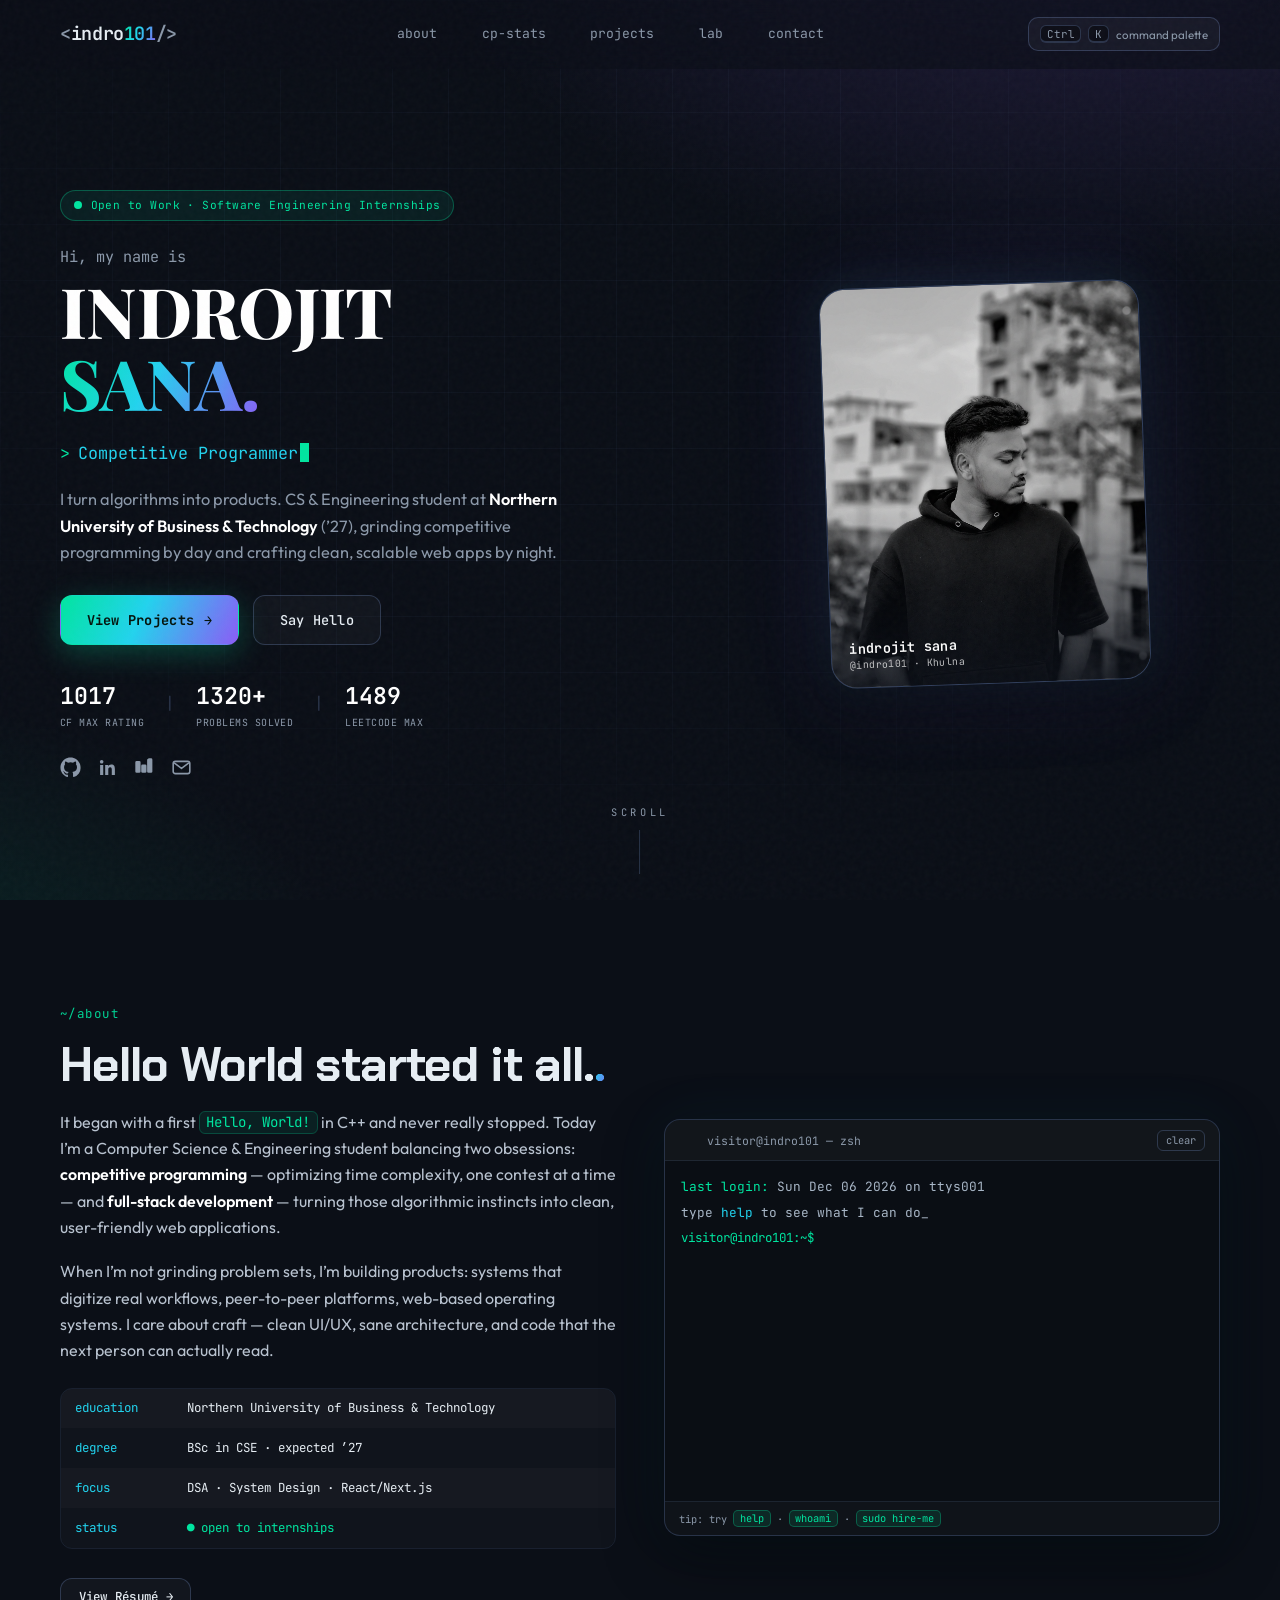
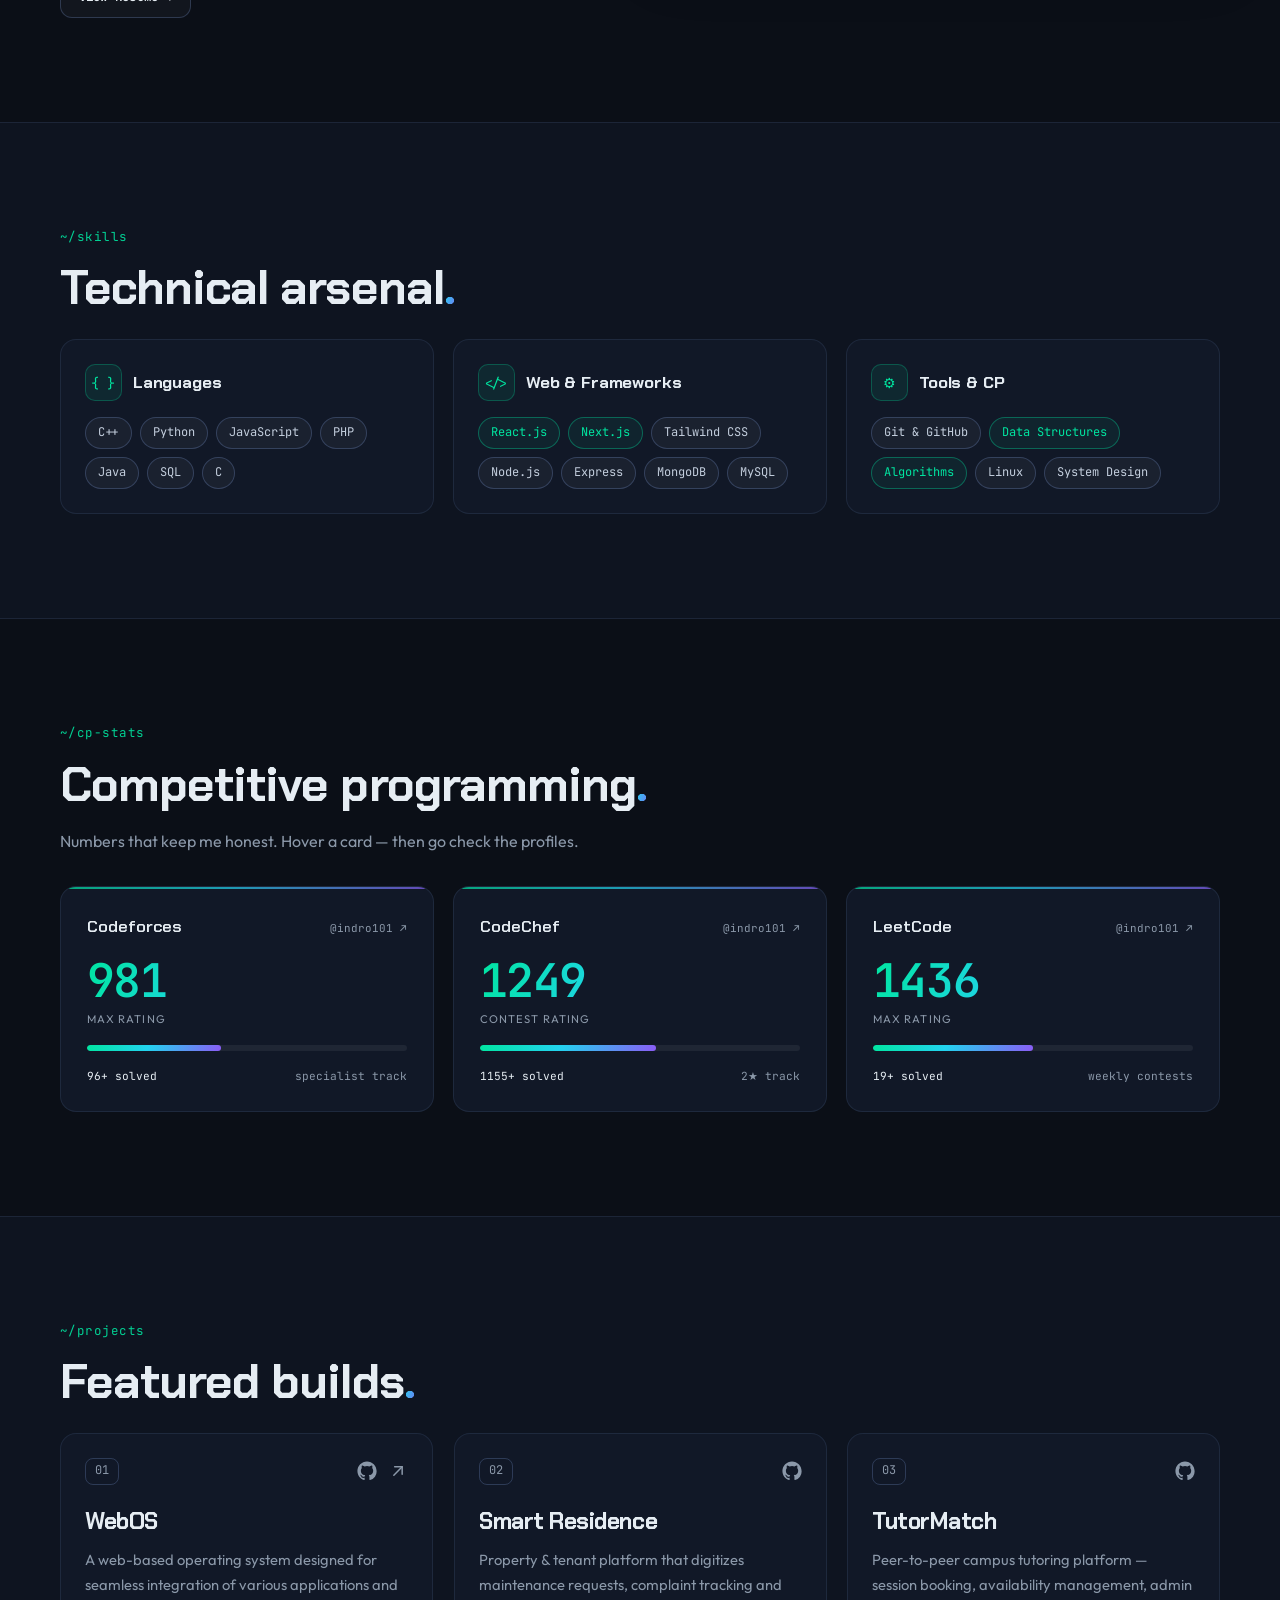
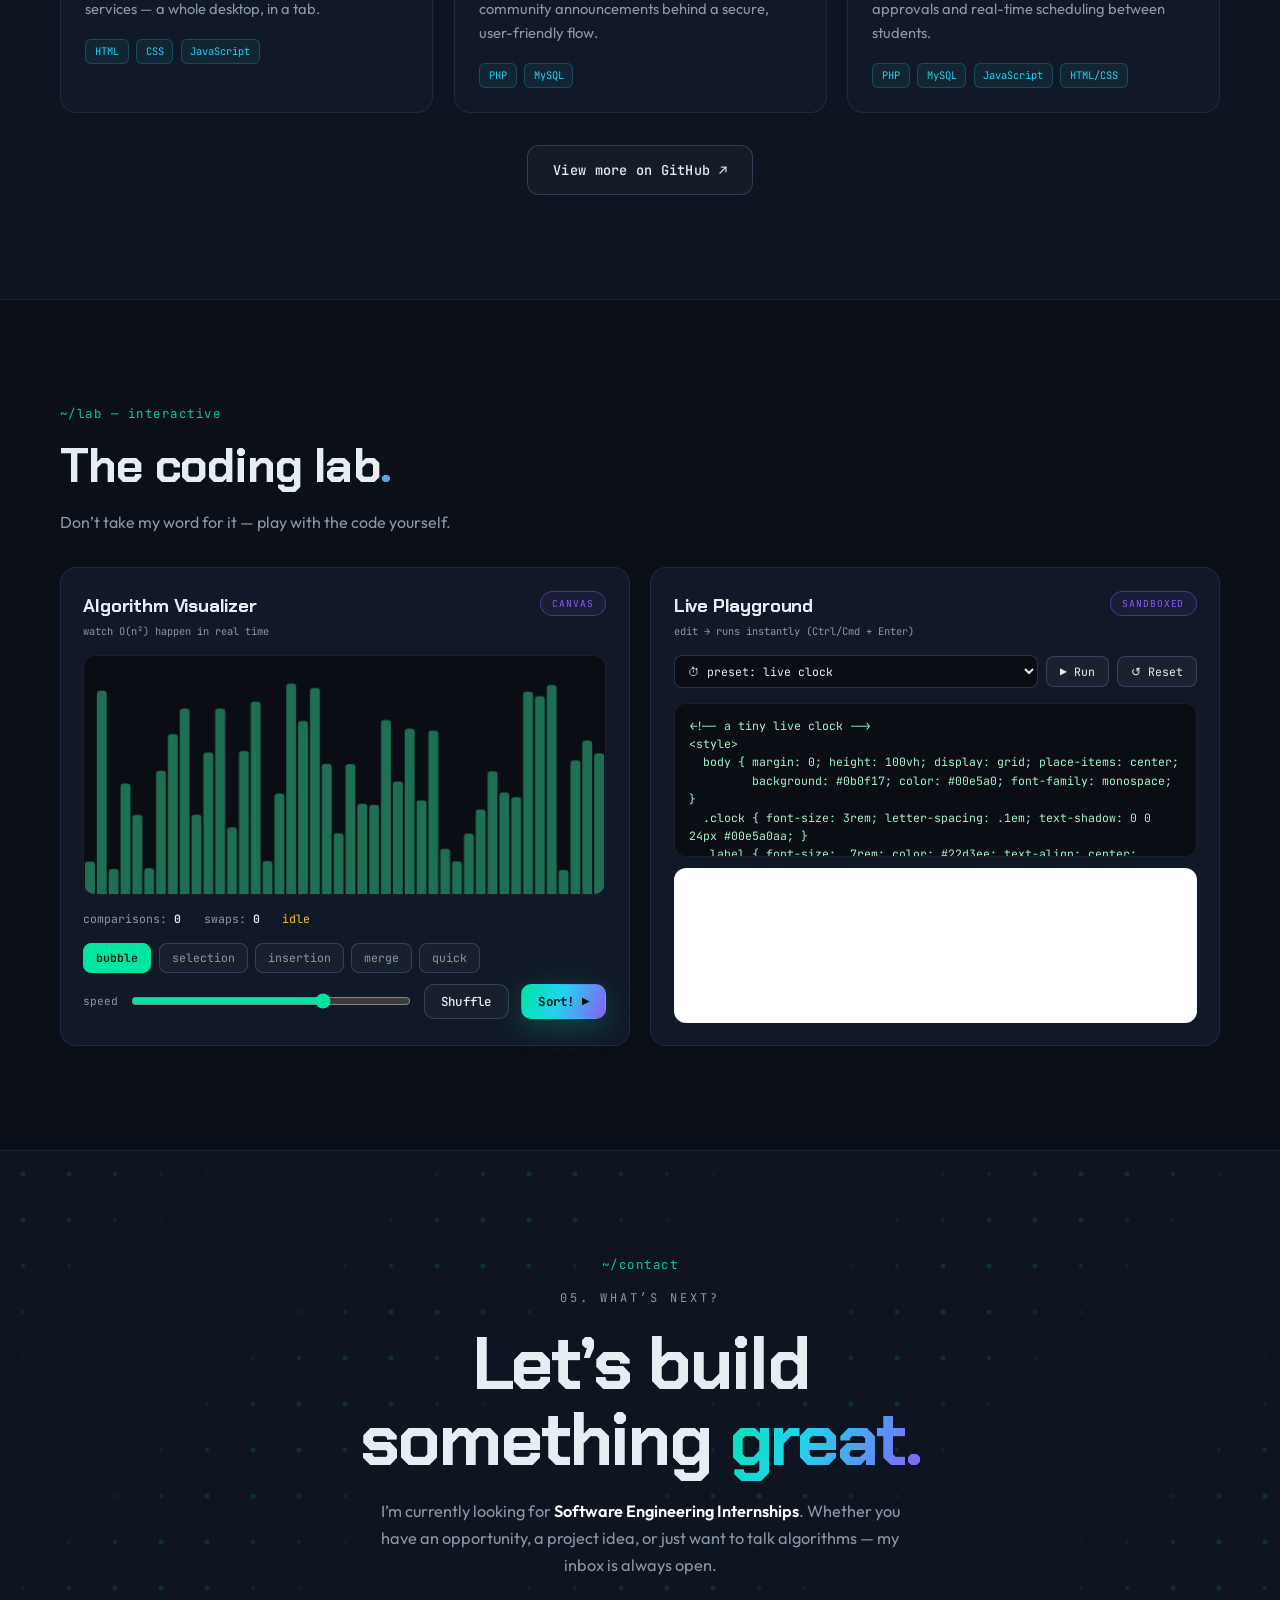
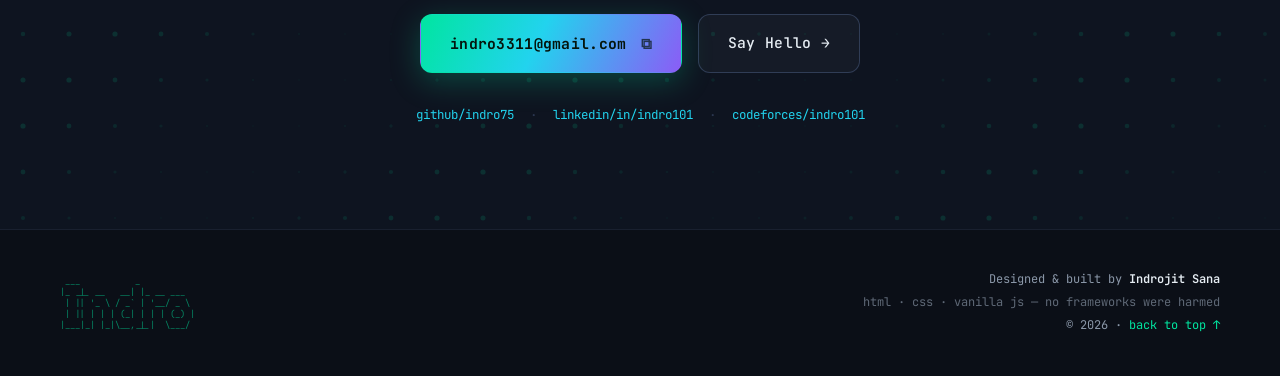
==== index.html @ 4fcf3fd3 "Initial commit: portfolio site Co-Authored-By: Claude Code <noreply@anthropic.com>" ====
<!DOCTYPE html>
<html lang="en">
<head>
<meta charset="UTF-8" />
<meta name="viewport" content="width=device-width, initial-scale=1.0" />
<title>Indrojit Sana — Competitive Programmer & Full-Stack Developer</title>
<meta name="description" content="Portfolio of Indrojit Sana (@indro101) — CSE student at NUBT '27, competitive programmer (Codeforces 1017, CodeChef 1295, LeetCode 1489) and full-stack developer building scalable web apps with React, Next.js, Node & PHP." />
<meta name="author" content="Indrojit Sana" />
<meta property="og:title" content="Indrojit Sana — Competitive Programmer & Full-Stack Developer" />
<meta property="og:description" content="I turn algorithms into products. Explore my projects, competitive programming journey and an interactive lab." />
<meta property="og:type" content="website" />
<link rel="icon" type="image/svg+xml" href="favicon.svg" />
<link rel="preconnect" href="https://fonts.googleapis.com" />
<link rel="preconnect" href="https://fonts.gstatic.com" crossorigin />
<link href="https://fonts.googleapis.com/css2?family=Playfair+Display:wght@600;700;800&family=Chakra+Petch:wght@400;500;600;700&family=Outfit:wght@400;500;600&family=JetBrains+Mono:ital,wght@0,400;0,500;0,600;1,400&display=swap" rel="stylesheet" />
<link rel="stylesheet" href="css/styles.css" />
</head>
<body>

<!-- ═══════════ NAV ═══════════ -->
<header class="nav" id="topnav">
  <div class="nav-inner container">
    <a class="logo" href="#home" aria-label="Home"><span class="logo-bracket">&lt;</span>indro<span class="logo-accent">101</span><span class="logo-bracket">/&gt;</span></a>
    <nav class="nav-links" id="navLinks">
      <a href="#about">about</a>
      <a href="#cp">cp-stats</a>
      <a href="#projects">projects</a>
      <a href="#lab">lab</a>
      <a href="#contact">contact</a>
    </nav>
    <div class="nav-right">
      <button class="palette-btn" id="openPalette" aria-label="Open command palette">
        <kbd>Ctrl</kbd><kbd>K</kbd><span>command palette</span>
      </button>
      <button class="hamburger" id="hamburger" aria-label="Toggle menu"><span></span><span></span><span></span></button>
    </div>
  </div>
  <div class="mobile-menu" id="mobileMenu">
    <a href="#about">about</a>
    <a href="#skills">skills</a>
    <a href="#cp">cp-stats</a>
    <a href="#projects">projects</a>
    <a href="#lab">lab</a>
    <a href="#contact">contact</a>
  </div>
</header>

<main>
<!-- ═══════════ HERO ═══════════ -->
<section class="hero" id="home">
  <canvas id="rainCanvas" aria-hidden="true"></canvas>
  <div class="hero-glow" aria-hidden="true"></div>
  <div class="container hero-inner">
    <div class="hero-copy">
      <div class="availability"><span class="pulse-dot"></span> Open to Work · Software Engineering Internships</div>
      <p class="hero-eyebrow mono">Hi, my name is</p>
      <h1 class="hero-name">INDROJIT<br /><span class="grad-text">SANA.</span></h1>
      <p class="hero-role"><span class="mono prompt-arrow">&gt;</span> <span id="typewriter" class="mono"></span><span class="caret"></span></p>
      <p class="hero-sub">I turn algorithms into products. CS &amp; Engineering student at <strong>Northern University of Business &amp; Technology</strong> (’27), grinding competitive programming by day and crafting clean, scalable web apps by night.</p>
      <div class="hero-ctas">
        <a href="#projects" class="btn btn-primary">View Projects <span aria-hidden="true">→</span></a>
        <a href="mailto:indro3311@gmail.com" class="btn btn-ghost">Say Hello</a>
      </div>
      <div class="hero-stats mono">
        <div class="hstat"><span class="hstat-num" data-target="1017">0</span><span class="hstat-label">CF Max Rating</span></div>
        <div class="hstat-sep">|</div>
        <div class="hstat"><span class="hstat-num" data-target="1320" data-suffix="+">0</span><span class="hstat-label">Problems Solved</span></div>
        <div class="hstat-sep">|</div>
        <div class="hstat"><span class="hstat-num" data-target="1489">0</span><span class="hstat-label">LeetCode Max</span></div>
      </div>
      <div class="hero-socials">
        <a href="https://github.com/indro75" target="_blank" rel="noopener" aria-label="GitHub"><svg viewBox="0 0 24 24" fill="currentColor"><path d="M12 .5C5.65.5.5 5.65.5 12c0 5.08 3.29 9.39 7.86 10.91.58.11.79-.25.79-.55 0-.27-.01-1.17-.02-2.12-3.2.7-3.88-1.36-3.88-1.36-.52-1.33-1.28-1.68-1.28-1.68-1.04-.71.08-.7.08-.7 1.15.08 1.76 1.18 1.76 1.18 1.03 1.75 2.69 1.25 3.35.96.1-.74.4-1.25.72-1.54-2.55-.29-5.24-1.28-5.24-5.68 0-1.26.45-2.28 1.18-3.09-.12-.29-.51-1.45.11-3.02 0 0 .97-.31 3.17 1.18a11 11 0 0 1 5.86 0c2.2-1.49 3.16-1.18 3.16-1.18.63 1.57.24 2.73.12 3.02.73.81 1.18 1.83 1.18 3.09 0 4.41-2.7 5.38-5.27 5.66.41.35.77 1.05.77 2.12 0 1.53-.01 2.76-.01 3.14 0 .3.2.67.8.55A10.52 10.52 0 0 0 23.5 12C23.5 5.65 18.35.5 12 .5z"/></svg></a>
        <a href="https://www.linkedin.com/in/indro101/" target="_blank" rel="noopener" aria-label="LinkedIn"><svg viewBox="0 0 24 24" fill="currentColor"><path d="M20.45 20.45h-3.55v-5.57c0-1.33-.03-3.04-1.85-3.04-1.86 0-2.14 1.45-2.14 2.94v5.67H9.35V9h3.41v1.56h.05c.47-.9 1.63-1.85 3.37-1.85 3.6 0 4.27 2.37 4.27 5.45v6.29zM5.34 7.43a2.06 2.06 0 0 1-2.07-2.06A2.06 2.06 0 0 1 5.34 3.3a2.06 2.06 0 0 1 2.06 2.07 2.06 2.06 0 0 1-2.06 2.06zM7.12 20.45H3.56V9h3.56v11.45z"/></svg></a>
        <a href="https://codeforces.com/profile/indro101" target="_blank" rel="noopener" aria-label="Codeforces"><svg viewBox="0 0 24 24" fill="currentColor"><path d="M4.5 7.5A1.5 1.5 0 0 0 3 9v10.5A1.5 1.5 0 0 0 4.5 21h3A1.5 1.5 0 0 0 9 19.5V9a1.5 1.5 0 0 0-1.5-1.5h-3zm6.75 4A1.5 1.5 0 0 0 9.75 13v6.5a1.5 1.5 0 0 0 1.5 1.5h3a1.5 1.5 0 0 0 1.5-1.5V13a1.5 1.5 0 0 0-1.5-1.5h-3zm6.75-6.5A1.5 1.5 0 0 0 16.5 6v13.5a1.5 1.5 0 0 0 1.5 1.5h3a1.5 1.5 0 0 0 1.5-1.5V6a1.5 1.5 0 0 0-1.5-1.5h-3z" transform="translate(-1.5 -3)"/></svg></a>
        <a href="mailto:indro3311@gmail.com" aria-label="Email"><svg viewBox="0 0 24 24" fill="none" stroke="currentColor" stroke-width="1.8" stroke-linecap="round" stroke-linejoin="round"><rect x="2.5" y="5" width="19" height="14" rx="2.5"/><path d="m4 7 8 6 8-6"/></svg></a>
      </div>
    </div>

    <!-- Portrait -->
    <div class="hero-visual">
      <figure class="portrait-card">
        <img src="assets/img-0.jpg" alt="Indrojit Sana — portrait" fetchpriority="high" />
        <figcaption class="portrait-tag mono"><span class="portrait-name">indrojit sana</span><span class="portrait-handle">@indro101 · Khulna</span></figcaption>
      </figure>
    </div>
  </div>
  <a class="scroll-hint mono" href="#about">scroll<span class="scroll-line"></span></a>
</section>

<!-- ═══════════ ABOUT + TERMINAL ═══════════ -->
<section class="section" id="about">
  <div class="container">
    <p class="section-tag mono">~/about</p>
    <div class="about-grid">
      <div class="about-text reveal">
        <h2 class="section-title">Hello World started it all.<span class="grad-dot">.</span></h2>
        <p>It began with a first <code class="inline-code">Hello, World!</code> in C++ and never really stopped. Today I’m a Computer Science &amp; Engineering student balancing two obsessions: <strong>competitive programming</strong> — optimizing time complexity, one contest at a time — and <strong>full-stack development</strong> — turning those algorithmic instincts into clean, user-friendly web applications.</p>
        <p>When I’m not grinding problem sets, I’m building products: systems that digitize real workflows, peer-to-peer platforms, web-based operating systems. I care about craft — clean UI/UX, sane architecture, and code that the next person can actually read.</p>
        <ul class="about-facts mono">
          <li><span class="fact-key">education</span> Northern University of Business &amp; Technology</li>
          <li><span class="fact-key">degree&nbsp;&nbsp;&nbsp;</span> BSc in CSE · expected ’27</li>
          <li><span class="fact-key">focus&nbsp;&nbsp;&nbsp;&nbsp;&nbsp;</span> DSA · System Design · React/Next.js</li>
          <li><span class="fact-key">status&nbsp;&nbsp;&nbsp;&nbsp;</span> <span class="fact-ok">● open to internships</span></li>
        </ul>
        <a class="btn btn-ghost btn-sm" href="cv.html">View Résumé →</a>
      </div>

      <!-- Interactive terminal -->
      <div class="terminal reveal" id="terminal" aria-label="Interactive terminal — type help">
        <div class="terminal-bar">
          <span class="dot dot-red"></span><span class="dot dot-yellow"></span><span class="dot dot-green"></span>
          <span class="terminal-title mono">visitor@indro101 — zsh</span>
          <button class="terminal-clear mono" id="termClear" title="Clear terminal">clear</button>
        </div>
        <div class="terminal-body" id="termBody">
          <div class="term-out mono" id="termOut"></div>
          <div class="term-input-row mono">
            <span class="term-prompt">visitor@indro101:~$</span>
            <input class="term-input mono" id="termInput" type="text" autocomplete="off" autocapitalize="off" spellcheck="false" aria-label="Terminal input" />
          </div>
        </div>
        <div class="terminal-hint mono">tip: try <button class="hint-cmd" data-cmd="help">help</button> · <button class="hint-cmd" data-cmd="whoami">whoami</button> · <button class="hint-cmd" data-cmd="sudo hire-me">sudo hire-me</button></div>
      </div>
    </div>
  </div>
</section>

<!-- ═══════════ SKILLS ═══════════ -->
<section class="section section-alt" id="skills">
  <div class="container">
    <p class="section-tag mono">~/skills</p>
    <h2 class="section-title reveal">Technical arsenal<span class="grad-dot">.</span></h2>
    <div class="skills-grid">
      <div class="skill-card reveal">
        <div class="skill-card-head"><span class="skill-icon">{ }</span><h3>Languages</h3></div>
        <div class="chips">
          <span class="chip">C++</span><span class="chip">Python</span><span class="chip">JavaScript</span><span class="chip">PHP</span><span class="chip">Java</span><span class="chip">SQL</span><span class="chip">C</span>
        </div>
      </div>
      <div class="skill-card reveal">
        <div class="skill-card-head"><span class="skill-icon">&lt;/&gt;</span><h3>Web &amp; Frameworks</h3></div>
        <div class="chips">
          <span class="chip chip-hot">React.js</span><span class="chip chip-hot">Next.js</span><span class="chip">Tailwind CSS</span><span class="chip">Node.js</span><span class="chip">Express</span><span class="chip">MongoDB</span><span class="chip">MySQL</span>
        </div>
      </div>
      <div class="skill-card reveal">
        <div class="skill-card-head"><span class="skill-icon">⚙</span><h3>Tools &amp; CP</h3></div>
        <div class="chips">
          <span class="chip">Git &amp; GitHub</span><span class="chip chip-hot">Data Structures</span><span class="chip chip-hot">Algorithms</span><span class="chip">Linux</span><span class="chip">System Design</span>
        </div>
      </div>
    </div>
  </div>
</section>

<!-- ═══════════ CP STATS ═══════════ -->
<section class="section" id="cp">
  <div class="container">
    <p class="section-tag mono">~/cp-stats</p>
    <h2 class="section-title reveal">Competitive programming<span class="grad-dot">.</span></h2>
    <p class="section-sub reveal">Numbers that keep me honest. Hover a card — then go check the profiles.</p>
    <div class="cp-grid">
      <a class="cp-card reveal" href="https://codeforces.com/profile/indro101" target="_blank" rel="noopener">
        <div class="cp-head"><span class="cp-platform">Codeforces</span><span class="cp-handle mono">@indro101 ↗</span></div>
        <div class="cp-rating mono" data-target="1017">0</div>
        <div class="cp-rating-label">max rating</div>
        <div class="cp-bar"><div class="cp-bar-fill cf" data-width="42"></div></div>
        <div class="cp-foot mono"><span><span data-target="100" data-suffix="+">0</span> solved</span><span>specialist track</span></div>
      </a>
      <a class="cp-card reveal" href="https://www.codechef.com/users/indro101" target="_blank" rel="noopener">
        <div class="cp-head"><span class="cp-platform">CodeChef</span><span class="cp-handle mono">@indro101 ↗</span></div>
        <div class="cp-rating mono" data-target="1295">0</div>
        <div class="cp-rating-label">contest rating</div>
        <div class="cp-bar"><div class="cp-bar-fill chef" data-width="55"></div></div>
        <div class="cp-foot mono"><span><span data-target="1200" data-suffix="+">0</span> solved</span><span>2★ track</span></div>
      </a>
      <a class="cp-card reveal" href="https://leetcode.com/u/indro101/" target="_blank" rel="noopener">
        <div class="cp-head"><span class="cp-platform">LeetCode</span><span class="cp-handle mono">@indro101 ↗</span></div>
        <div class="cp-rating mono" data-target="1489">0</div>
        <div class="cp-rating-label">max rating</div>
        <div class="cp-bar"><div class="cp-bar-fill lc" data-width="50"></div></div>
        <div class="cp-foot mono"><span><span data-target="20" data-suffix="+">0</span> solved</span><span>weekly contests</span></div>
      </a>
    </div>
  </div>
</section>

<!-- ═══════════ PROJECTS ═══════════ -->
<section class="section section-alt" id="projects">
  <div class="container">
    <p class="section-tag mono">~/projects</p>
    <h2 class="section-title reveal">Featured builds<span class="grad-dot">.</span></h2>
    <div class="projects-grid">

      <article class="project-card reveal" data-tilt>
        <div class="project-glow"></div>
        <div class="project-top">
          <span class="project-num mono">01</span>
          <div class="project-links">
            <a href="https://github.com/indro75/WebOS" target="_blank" rel="noopener" aria-label="WebOS source code"><svg viewBox="0 0 24 24" fill="currentColor"><path d="M12 .5C5.65.5.5 5.65.5 12c0 5.08 3.29 9.39 7.86 10.91.58.11.79-.25.79-.55 0-.27-.01-1.17-.02-2.12-3.2.7-3.88-1.36-3.88-1.36-.52-1.33-1.28-1.68-1.28-1.68-1.04-.71.08-.7.08-.7 1.15.08 1.76 1.18 1.76 1.18 1.03 1.75 2.69 1.25 3.35.96.1-.74.4-1.25.72-1.54-2.55-.29-5.24-1.28-5.24-5.68 0-1.26.45-2.28 1.18-3.09-.12-.29-.51-1.45.11-3.02 0 0 .97-.31 3.17 1.18a11 11 0 0 1 5.86 0c2.2-1.49 3.16-1.18 3.16-1.18.63 1.57.24 2.73.12 3.02.73.81 1.18 1.83 1.18 3.09 0 4.41-2.7 5.38-5.27 5.66.41.35.77 1.05.77 2.12 0 1.53-.01 2.76-.01 3.14 0 .3.2.67.8.55A10.52 10.52 0 0 0 23.5 12C23.5 5.65 18.35.5 12 .5z"/></svg></a>
            <a href="https://indro75.github.io/WebOS/" target="_blank" rel="noopener" aria-label="WebOS live demo"><svg viewBox="0 0 24 24" fill="none" stroke="currentColor" stroke-width="1.8" stroke-linecap="round" stroke-linejoin="round"><path d="M7 17 17 7"/><path d="M8 7h9v9"/></svg></a>
          </div>
        </div>
        <h3 class="project-name">WebOS</h3>
        <p class="project-desc">A web-based operating system designed for seamless integration of various applications and services — a whole desktop, in a tab.</p>
        <div class="project-tags mono"><span>HTML</span><span>CSS</span><span>JavaScript</span></div>
      </article>

      <article class="project-card reveal" data-tilt>
        <div class="project-glow"></div>
        <div class="project-top">
          <span class="project-num mono">02</span>
          <div class="project-links">
            <a href="https://github.com/indro75/SmartResidence" target="_blank" rel="noopener" aria-label="Smart Residence source code"><svg viewBox="0 0 24 24" fill="currentColor"><path d="M12 .5C5.65.5.5 5.65.5 12c0 5.08 3.29 9.39 7.86 10.91.58.11.79-.25.79-.55 0-.27-.01-1.17-.02-2.12-3.2.7-3.88-1.36-3.88-1.36-.52-1.33-1.28-1.68-1.28-1.68-1.04-.71.08-.7.08-.7 1.15.08 1.76 1.18 1.76 1.18 1.03 1.75 2.69 1.25 3.35.96.1-.74.4-1.25.72-1.54-2.55-.29-5.24-1.28-5.24-5.68 0-1.26.45-2.28 1.18-3.09-.12-.29-.51-1.45.11-3.02 0 0 .97-.31 3.17 1.18a11 11 0 0 1 5.86 0c2.2-1.49 3.16-1.18 3.16-1.18.63 1.57.24 2.73.12 3.02.73.81 1.18 1.83 1.18 3.09 0 4.41-2.7 5.38-5.27 5.66.41.35.77 1.05.77 2.12 0 1.53-.01 2.76-.01 3.14 0 .3.2.67.8.55A10.52 10.52 0 0 0 23.5 12C23.5 5.65 18.35.5 12 .5z"/></svg></a>
          </div>
        </div>
        <h3 class="project-name">Smart Residence</h3>
        <p class="project-desc">Property &amp; tenant platform that digitizes maintenance requests, complaint tracking and community announcements behind a secure, user-friendly flow.</p>
        <div class="project-tags mono"><span>PHP</span><span>MySQL</span></div>
      </article>

      <article class="project-card reveal" data-tilt>
        <div class="project-glow"></div>
        <div class="project-top">
          <span class="project-num mono">03</span>
          <div class="project-links">
            <a href="https://github.com/indro75/Campus_Tutoring" target="_blank" rel="noopener" aria-label="TutorMatch source code"><svg viewBox="0 0 24 24" fill="currentColor"><path d="M12 .5C5.65.5.5 5.65.5 12c0 5.08 3.29 9.39 7.86 10.91.58.11.79-.25.79-.55 0-.27-.01-1.17-.02-2.12-3.2.7-3.88-1.36-3.88-1.36-.52-1.33-1.28-1.68-1.28-1.68-1.04-.71.08-.7.08-.7 1.15.08 1.76 1.18 1.76 1.18 1.03 1.75 2.69 1.25 3.35.96.1-.74.4-1.25.72-1.54-2.55-.29-5.24-1.28-5.24-5.68 0-1.26.45-2.28 1.18-3.09-.12-.29-.51-1.45.11-3.02 0 0 .97-.31 3.17 1.18a11 11 0 0 1 5.86 0c2.2-1.49 3.16-1.18 3.16-1.18.63 1.57.24 2.73.12 3.02.73.81 1.18 1.83 1.18 3.09 0 4.41-2.7 5.38-5.27 5.66.41.35.77 1.05.77 2.12 0 1.53-.01 2.76-.01 3.14 0 .3.2.67.8.55A10.52 10.52 0 0 0 23.5 12C23.5 5.65 18.35.5 12 .5z"/></svg></a>
          </div>
        </div>
        <h3 class="project-name">TutorMatch</h3>
        <p class="project-desc">Peer-to-peer campus tutoring platform — session booking, availability management, admin approvals and real-time scheduling between students.</p>
        <div class="project-tags mono"><span>PHP</span><span>MySQL</span><span>JavaScript</span><span>HTML/CSS</span></div>
      </article>
    </div>
    <div class="projects-more reveal"><a class="btn btn-ghost" href="https://github.com/indro75" target="_blank" rel="noopener">View more on GitHub ↗</a></div>
  </div>
</section>

<!-- ═══════════ THE LAB ═══════════ -->
<section class="section" id="lab">
  <div class="container">
    <p class="section-tag mono">~/lab — interactive</p>
    <h2 class="section-title reveal">The coding lab<span class="grad-dot">.</span></h2>
    <p class="section-sub reveal">Don’t take my word for it — play with the code yourself.</p>

    <div class="lab-grid">
      <!-- Sorting visualizer -->
      <div class="lab-panel reveal">
        <div class="lab-panel-head">
          <div><h3>Algorithm Visualizer</h3><p class="mono lab-panel-sub">watch O(n²) happen in real time</p></div>
          <span class="lab-badge mono">canvas</span>
        </div>
        <canvas id="sortCanvas" class="sort-canvas" height="240"></canvas>
        <div class="sort-stats mono"><span>comparisons: <b id="cmpCount">0</b></span><span>swaps: <b id="swapCount">0</b></span><span id="sortStatus" class="sort-status">idle</span></div>
        <div class="sort-controls">
          <div class="algo-btns mono" id="algoBtns">
            <button class="algo-btn active" data-algo="bubble">bubble</button>
            <button class="algo-btn" data-algo="selection">selection</button>
            <button class="algo-btn" data-algo="insertion">insertion</button>
            <button class="algo-btn" data-algo="merge">merge</button>
            <button class="algo-btn" data-algo="quick">quick</button>
          </div>
          <div class="sort-row">
            <label class="speed-label mono" for="speedRange">speed</label>
            <input type="range" id="speedRange" min="1" max="100" value="70" />
            <button class="btn btn-small btn-ghost" id="shuffleBtn">Shuffle</button>
            <button class="btn btn-small btn-primary" id="sortBtn">Sort! ▶</button>
          </div>
        </div>
      </div>

      <!-- Live playground -->
      <div class="lab-panel reveal">
        <div class="lab-panel-head">
          <div><h3>Live Playground</h3><p class="mono lab-panel-sub">edit → runs instantly (Ctrl/Cmd + Enter)</p></div>
          <span class="lab-badge mono">sandboxed</span>
        </div>
        <div class="playground-toolbar mono">
          <select id="presetSelect" aria-label="Load a preset">
            <option value="clock">⏱ preset: live clock</option>
            <option value="button">✦ preset: neon button</option>
            <option value="card">▤ preset: gradient card</option>
          </select>
          <button class="pg-btn" id="runBtn">▶ Run</button>
          <button class="pg-btn" id="resetBtn">↺ Reset</button>
        </div>
        <div class="playground-split">
          <textarea id="playgroundCode" class="mono" spellcheck="false" aria-label="Editable HTML/CSS/JS"></textarea>
          <iframe id="playgroundFrame" title="Live preview" sandbox="allow-scripts"></iframe>
        </div>
      </div>
    </div>
  </div>
</section>

<!-- ═══════════ CONTACT ═══════════ -->
<section class="section contact-section" id="contact">
  <canvas id="gridCanvas" aria-hidden="true"></canvas>
  <div class="container contact-inner reveal">
    <p class="section-tag mono">~/contact</p>
    <p class="contact-kicker mono">05. What’s Next?</p>
    <h2 class="contact-title">Let’s build<br />something<span class="grad-text"> great.</span></h2>
    <p class="contact-sub">I’m currently looking for <strong>Software Engineering Internships</strong>. Whether you have an opportunity, a project idea, or just want to talk algorithms — my inbox is always open.</p>
    <div class="contact-actions">
      <button class="btn btn-primary btn-lg" id="copyEmailBtn">
        <span id="copyEmailLabel">indro3311@gmail.com</span>
        <span class="copy-icon" aria-hidden="true">⧉</span>
      </button>
      <a class="btn btn-ghost btn-lg" href="mailto:indro3311@gmail.com">Say Hello →</a>
    </div>
    <div class="contact-links mono">
      <a href="https://github.com/indro75" target="_blank" rel="noopener">github/indro75</a>
      <span class="sep">·</span>
      <a href="https://www.linkedin.com/in/indro101/" target="_blank" rel="noopener">linkedin/in/indro101</a>
      <span class="sep">·</span>
      <a href="https://codeforces.com/profile/indro101" target="_blank" rel="noopener">codeforces/indro101</a>
    </div>
  </div>
</section>
</main>

<!-- ═══════════ FOOTER ═══════════ -->
<footer class="footer">
  <div class="container footer-inner">
    <pre class="footer-ascii mono"> ___           _
|_ _|_ __   __| |_ __ ___
 | || '_ \ / _` | '__/ _ \
 | || | | | (_| | | | (_) |
|___|_| |_|\__,_|_|  \___/</pre>
    <div class="footer-meta">
      <p class="mono">Designed &amp; built by <strong>Indrojit Sana</strong></p>
      <p class="footer-built mono">html · css · vanilla js — no frameworks were harmed</p>
      <p class="footer-copy mono">© <span id="footerYear"></span> · <a href="#home">back to top ↑</a></p>
    </div>
  </div>
</footer>

<!-- ═══════════ COMMAND PALETTE ═══════════ -->
<div class="palette-overlay" id="paletteOverlay" role="dialog" aria-modal="true" aria-label="Command palette" hidden>
  <div class="palette">
    <div class="palette-input-row">
      <span class="palette-icon mono">❯</span>
      <input id="paletteInput" class="mono" type="text" placeholder="Type a command or search…" autocomplete="off" autocapitalize="off" spellcheck="false" />
      <kbd class="palette-esc mono">ESC</kbd>
    </div>
    <ul class="palette-list" id="paletteList" role="listbox"></ul>
    <div class="palette-foot mono"><span>↑↓ navigate</span><span>↵ run</span><span>esc close</span></div>
  </div>
</div>

<div class="toast mono" id="toast" role="status" aria-live="polite"></div>

<script src="js/main.js" defer></script>
<script src="js/terminal.js" defer></script>
<script src="js/visualizer.js" defer></script>
<script src="js/playground.js" defer></script>
<script src="js/palette.js" defer></script>
</body>
</html>
---- css/styles.css ----
/* ═══════════════════════════════════════════════════════════
   INDROJIT SANA — Portfolio · modern dark developer aesthetic
   ═══════════════════════════════════════════════════════════ */
:root {
  --bg: #0b0f17;
  --bg-2: #0e1420;
  --panel: #111827;
  --panel-2: #151d2e;
  --border: rgba(148, 184, 255, 0.10);
  --border-strong: rgba(148, 184, 255, 0.22);
  --text: #e6edf3;
  --muted: #8b98a9;
  --mint: #00e5a0;
  --cyan: #22d3ee;
  --violet: #8b5cf6;
  --amber: #fbbf24;
  --red: #f87171;
  --grad: linear-gradient(115deg, #00e5a0 0%, #22d3ee 45%, #8b5cf6 100%);
  --grad-soft: linear-gradient(115deg, rgba(0,229,160,.16), rgba(34,211,238,.12) 45%, rgba(139,92,246,.16));
  --shadow: 0 20px 60px rgba(0, 0, 0, 0.45);
  --mono: 'JetBrains Mono', monospace;
  --display: 'Chakra Petch', sans-serif;
  --name: 'Playfair Display', Georgia, serif;
  --body: 'Outfit', sans-serif;
  --radius: 16px;
}

* { margin: 0; padding: 0; box-sizing: border-box; }
html { scroll-behavior: smooth; scroll-padding-top: 90px; }
body {
  background: var(--bg);
  color: var(--text);
  font-family: var(--body);
  line-height: 1.65;
  overflow-x: hidden;
  -webkit-font-smoothing: antialiased;
}
/* film grain */
body::after {
  content: "";
  position: fixed; inset: 0; z-index: 2000; pointer-events: none; opacity: .05;
  background-image: url("data:image/svg+xml,%3Csvg viewBox='0 0 200 200' xmlns='http://www.w3.org/2000/svg'%3E%3Cfilter id='n'%3E%3CfeTurbulence type='fractalNoise' baseFrequency='0.85' numOctaves='4' stitchTiles='stitch'/%3E%3C/filter%3E%3Crect width='100%25' height='100%25' filter='url(%23n)' opacity='0.6'/%3E%3C/svg%3E");
}
.mono { font-family: var(--mono); }
.container { width: min(1160px, 100% - 3rem); margin-inline: auto; }
strong { color: #fff; font-weight: 600; }
code.inline-code { font-family: var(--mono); font-size: .88em; background: rgba(0,229,160,.08); border: 1px solid rgba(0,229,160,.22); color: var(--mint); padding: .1em .45em; border-radius: 6px; }
a { color: inherit; text-decoration: none; }
button { cursor: pointer; font-family: inherit; }
::selection { background: rgba(0,229,160,.28); color: #04140c; }

/* ═══════════ BUTTONS ═══════════ */
.btn {
  display: inline-flex; align-items: center; gap: .6rem;
  font-family: var(--mono); font-size: .85rem; font-weight: 500; letter-spacing: .02em;
  padding: .8rem 1.6rem; border-radius: 12px; border: 1px solid transparent;
  transition: transform .25s, box-shadow .25s, background .25s, border-color .25s;
  white-space: nowrap;
}
.btn:hover { transform: translateY(-2px); }
.btn:active { transform: translateY(0) scale(.98); }
.btn-primary { background: var(--grad); color: #04140c; font-weight: 700; box-shadow: 0 8px 30px rgba(0,229,160,.25); }
.btn-primary:hover { box-shadow: 0 12px 40px rgba(0,229,160,.4); }
.btn-ghost { background: rgba(255,255,255,.03); border-color: var(--border-strong); color: var(--text); }
.btn-ghost:hover { border-color: var(--mint); color: var(--mint); }
.btn-small { padding: .5rem 1rem; font-size: .78rem; border-radius: 10px; }
.btn-lg { padding: 1rem 1.8rem; font-size: .92rem; }
.btn-sm { padding: .55rem 1.1rem; font-size: .78rem; }

/* ═══════════ NAV ═══════════ */
.nav {
  position: fixed; top: 0; left: 0; right: 0; z-index: 100;
  backdrop-filter: blur(14px); -webkit-backdrop-filter: blur(14px);
  background: rgba(11,15,23,.65);
  border-bottom: 1px solid transparent;
  transition: border-color .3s, background .3s;
}
.nav.scrolled { border-bottom-color: var(--border); background: rgba(11,15,23,.85); }
.nav-inner { display: flex; align-items: center; justify-content: space-between; height: 68px; gap: 1rem; }
.logo { font-family: var(--mono); font-weight: 600; font-size: 1.15rem; letter-spacing: -.02em; }
.logo-bracket { color: var(--muted); }
.logo-accent { background: var(--grad); -webkit-background-clip: text; background-clip: text; -webkit-text-fill-color: transparent; }
.nav-links { display: flex; gap: 1.6rem; }
.nav-links a {
  font-family: var(--mono); font-size: .82rem; color: var(--muted); position: relative; padding: .2rem .1rem;
  transition: color .2s;
}
.nav-links a::before { content: "./"; color: rgba(0,229,160,0); transition: color .2s; }
.nav-links a:hover { color: var(--mint); }
.nav-links a:hover::before { color: rgba(0,229,160,.6); }
.palette-btn {
  display: flex; align-items: center; gap: .45rem;
  background: rgba(255,255,255,.04); border: 1px solid var(--border-strong);
  color: var(--muted); border-radius: 10px; padding: .42rem .7rem; font-size: .72rem;
  transition: border-color .2s, color .2s;
}
.palette-btn:hover { border-color: var(--mint); color: var(--mint); }
.palette-btn kbd { background: rgba(0,0,0,.4); border: 1px solid var(--border-strong); border-bottom-width: 2px; border-radius: 6px; padding: .05rem .35rem; font-family: var(--mono); font-size: .68rem; }
.hamburger { display: none; flex-direction: column; gap: 5px; background: none; border: none; padding: .5rem; z-index: 110; }
.hamburger span { width: 22px; height: 2px; background: var(--text); transition: transform .3s, opacity .3s; }
.hamburger.open span:nth-child(1) { transform: translateY(7px) rotate(45deg); }
.hamburger.open span:nth-child(2) { opacity: 0; }
.hamburger.open span:nth-child(3) { transform: translateY(-7px) rotate(-45deg); }
.mobile-menu {
  display: none; flex-direction: column; gap: 1.1rem; padding: 1.4rem 1.5rem 1.8rem;
  background: rgba(11,15,23,.97); border-bottom: 1px solid var(--border);
  backdrop-filter: blur(14px);
}
.mobile-menu a { font-family: var(--mono); color: var(--muted); font-size: .95rem; }
.mobile-menu a:hover { color: var(--mint); }
.mobile-menu.open { display: flex; }

/* ═══════════ HERO ═══════════ */
.hero {
  position: relative; min-height: 100svh; display: flex; flex-direction: column; justify-content: center;
  overflow: hidden;
  background:
    radial-gradient(1100px 600px at 85% -10%, rgba(139,92,246,.18), transparent 60%),
    radial-gradient(900px 500px at -15% 110%, rgba(0,229,160,.12), transparent 60%),
    var(--bg);
}
#rainCanvas { position: absolute; inset: 0; width: 100%; height: 100%; opacity: .35; }
.hero-glow {
  position: absolute; inset: 0; pointer-events: none;
  background-image:
    linear-gradient(rgba(148,184,255,.035) 1px, transparent 1px),
    linear-gradient(90deg, rgba(148,184,255,.035) 1px, transparent 1px);
  background-size: 56px 56px;
  mask-image: radial-gradient(ellipse 90% 80% at 50% 40%, black 40%, transparent 75%);
  -webkit-mask-image: radial-gradient(ellipse 90% 80% at 50% 40%, black 40%, transparent 75%);
}
.hero-inner {
  position: relative; z-index: 1;
  display: grid; grid-template-columns: 1.15fr .85fr; gap: 3.5rem; align-items: center;
  padding-top: 68px;
}
.availability {
  display: inline-flex; align-items: center; gap: .55rem;
  font-family: var(--mono); font-size: .7rem; letter-spacing: .04em; color: var(--mint);
  background: rgba(0,229,160,.08); border: 1px solid rgba(0,229,160,.3);
  padding: .35rem .8rem; border-radius: 100px; margin-bottom: 1.4rem; width: fit-content;
}
.pulse-dot { width: 8px; height: 8px; border-radius: 50%; background: var(--mint); animation: pulse 1.6s ease-in-out infinite; }
@keyframes pulse { 0%,100% { box-shadow: 0 0 0 0 rgba(0,229,160,.6); } 50% { box-shadow: 0 0 0 5px rgba(0,229,160,0); } }
.hero-eyebrow { color: var(--muted); font-size: .95rem; margin-bottom: .4rem; }
.hero-name {
  font-family: var(--name); font-weight: 800; line-height: 1.03; letter-spacing: -.01em;
  font-size: clamp(2.3rem, 5.9vw, 4.35rem); color: #fff; margin-bottom: 1.3rem;
}
.grad-text { background: var(--grad); -webkit-background-clip: text; background-clip: text; -webkit-text-fill-color: transparent; }
.hero-role { font-size: 1.05rem; color: var(--text); margin-bottom: 1.1rem; min-height: 1.7em; }
.prompt-arrow { color: var(--mint); margin-right: .3rem; }
#typewriter { color: var(--cyan); }
.caret { display: inline-block; width: .55em; height: 1.1em; background: var(--mint); vertical-align: -0.15em; margin-left: 2px; animation: blink 1.05s steps(1) infinite; }
@keyframes blink { 50% { opacity: 0; } }
.hero-sub { color: var(--muted); max-width: 34rem; margin-bottom: 1.8rem; font-size: 1.02rem; }
.hero-ctas { display: flex; gap: .9rem; flex-wrap: wrap; margin-bottom: 2rem; }
.hero-stats { display: flex; align-items: center; gap: 1.3rem; margin-bottom: 1.6rem; flex-wrap: wrap; }
.hstat { display: flex; flex-direction: column; }
.hstat-num { font-size: 1.45rem; font-weight: 600; color: #fff; }
.hstat-label { font-size: .62rem; color: var(--muted); letter-spacing: .05em; text-transform: uppercase; }
.hstat-sep { color: var(--border-strong); }
.hero-socials { display: flex; gap: 1rem; }
.hero-socials a { color: var(--muted); transition: color .2s, transform .2s; }
.hero-socials a:hover { color: var(--mint); transform: translateY(-3px); }
.hero-socials svg { width: 21px; height: 21px; display: block; }

/* Hero visual: portrait */
.hero-visual { position: relative; display: flex; justify-content: center; align-items: center; min-height: 460px; }
.portrait-card {
  position: relative; width: min(320px, 72vw); aspect-ratio: 4 / 5;
  border-radius: 26px; overflow: hidden; transform: rotate(-2deg);
  border: 1px solid var(--border-strong);
  box-shadow: var(--shadow), 0 0 90px rgba(139,92,246,.16), 0 0 40px rgba(0,229,160,.08);
  z-index: 1; background: var(--panel-2);
}
.portrait-card img { width: 100%; height: 100%; object-fit: cover; object-position: center 12%; display: block; }
.portrait-card::after {
  content: ""; position: absolute; inset: 0;
  background: linear-gradient(180deg, transparent 55%, rgba(11,15,23,.88) 100%);
  pointer-events: none;
}
.portrait-tag {
  position: absolute; left: 1.1rem; bottom: 1rem; z-index: 1;
  display: flex; flex-direction: column; line-height: 1.35;
}
.portrait-name { color: #fff; font-size: .85rem; font-weight: 600; letter-spacing: .02em; }
.portrait-handle { color: rgba(255,255,255,.72); font-size: .62rem; letter-spacing: .04em; }

.scroll-hint {
  position: absolute; bottom: 1.6rem; left: 50%; transform: translateX(-50%);
  display: flex; flex-direction: column; align-items: center; gap: .6rem;
  font-size: .65rem; letter-spacing: .35em; text-transform: uppercase; color: var(--muted); z-index: 1;
}
.scroll-line { width: 1px; height: 44px; background: var(--border-strong); position: relative; overflow: hidden; }
.scroll-line::after { content: ""; position: absolute; top: -14px; left: 0; width: 100%; height: 14px; background: var(--mint); animation: scrollLine 1.8s ease-in-out infinite; }
@keyframes scrollLine { 0% { top: -14px; } 60%,100% { top: 100%; } }

/* ═══════════ SECTIONS ═══════════ */
.section { padding: 6.5rem 0; position: relative; }
.section-alt { background: var(--bg-2); border-top: 1px solid var(--border); border-bottom: 1px solid var(--border); }
.section-tag { font-size: .78rem; color: var(--mint); letter-spacing: .12em; margin-bottom: .8rem; opacity: .9; }
.section-title { font-family: var(--display); font-size: clamp(1.9rem, 4.2vw, 3rem); font-weight: 700; letter-spacing: -.02em; line-height: 1.15; margin-bottom: 1rem; }
.grad-dot { background: var(--grad); -webkit-background-clip: text; background-clip: text; -webkit-text-fill-color: transparent; }
.section-sub { color: var(--muted); margin-bottom: 2rem; max-width: 36rem; }

/* reveal on scroll */
.reveal { opacity: 0; transform: translateY(34px); transition: opacity .7s cubic-bezier(.22,1,.36,1), transform .7s cubic-bezier(.22,1,.36,1); }
.reveal.visible { opacity: 1; transform: none; }

/* ═══════════ ABOUT ═══════════ */
.about-grid { display: grid; grid-template-columns: 1fr 1fr; gap: 3rem; align-items: center; margin-top: .5rem; }
.about-text p { color: #b8c2cf; margin-bottom: 1.1rem; }
.about-facts { list-style: none; margin: 1.5rem 0 1.8rem; font-size: .78rem; border: 1px solid var(--border); border-radius: 12px; overflow: hidden; }
.about-facts li { padding: .6rem .9rem; background: rgba(255,255,255,.02); display: flex; gap: .8rem; align-items: baseline; }
.about-facts li:nth-child(odd) { background: rgba(255,255,255,.045); }
.fact-key { color: var(--cyan); min-width: 6.2rem; }
.fact-ok { color: var(--mint); }

/* Terminal */
.terminal {
  border-radius: var(--radius); overflow: hidden; border: 1px solid var(--border-strong);
  background: #0a0e14; box-shadow: var(--shadow), 0 0 60px rgba(34,211,238,.06);
  display: flex; flex-direction: column;
}
.terminal-bar { display: flex; align-items: center; gap: .45rem; padding: .6rem .9rem; background: rgba(255,255,255,.03); border-bottom: 1px solid var(--border); }
.terminal-title { margin-left: .4rem; font-size: .72rem; color: var(--muted); flex: 1; }
.terminal-clear { background: none; border: 1px solid var(--border-strong); color: var(--muted); border-radius: 6px; font-size: .65rem; padding: .15rem .5rem; }
.terminal-clear:hover { color: var(--red); border-color: var(--red); }
.terminal-body { padding: .9rem 1rem; height: 340px; overflow-y: auto; font-size: .8rem; cursor: text; }
.terminal-body::-webkit-scrollbar { width: 8px; }
.terminal-body::-webkit-scrollbar-thumb { background: #1f2b3f; border-radius: 4px; }
.term-out { white-space: pre-wrap; word-break: break-word; }
.term-line { margin-bottom: .3rem; }
.term-cmd { color: #fff; }
.term-res { color: #a8b6c6; }
.term-ok { color: var(--mint); }
.term-warn { color: var(--amber); }
.term-err { color: var(--red); }
.term-accent { color: var(--cyan); }
.term-input-row { display: flex; align-items: center; gap: .5rem; margin-top: .35rem; }
.term-prompt { color: var(--mint); white-space: nowrap; font-size: .78rem; }
.term-input { flex: 1; background: transparent; border: none; outline: none; color: #fff; font-size: .8rem; caret-color: var(--mint); }
.terminal-hint { padding: .45rem .9rem; font-size: .65rem; color: var(--muted); border-top: 1px solid var(--border); background: rgba(255,255,255,.02); }
.hint-cmd { background: rgba(0,229,160,.1); border: 1px solid rgba(0,229,160,.3); color: var(--mint); border-radius: 5px; font-size: .65rem; padding: .05rem .35rem; font-family: var(--mono); }
.hint-cmd:hover { background: rgba(0,229,160,.2); }

/* ═══════════ SKILLS ═══════════ */
.skills-grid { display: grid; grid-template-columns: repeat(3, 1fr); gap: 1.2rem; margin-top: 1.5rem; }
.skill-card {
  background: var(--panel); border: 1px solid var(--border); border-radius: var(--radius); padding: 1.5rem;
  transition: border-color .3s, transform .3s, box-shadow .3s;
}
.skill-card:hover { border-color: var(--border-strong); transform: translateY(-4px); box-shadow: var(--shadow); }
.skill-card-head { display: flex; align-items: center; gap: .7rem; margin-bottom: 1rem; }
.skill-icon {
  font-family: var(--mono); color: var(--mint); background: rgba(0,229,160,.08);
  border: 1px solid rgba(0,229,160,.25); width: 2.3rem; height: 2.3rem; border-radius: 10px;
  display: grid; place-items: center; font-size: .85rem;
}
.skill-card h3 { font-family: var(--display); font-size: 1.05rem; letter-spacing: -.01em; }
.chips { display: flex; flex-wrap: wrap; gap: .5rem; }
.chip {
  font-family: var(--mono); font-size: .75rem; color: #c3cedd;
  background: rgba(255,255,255,.04); border: 1px solid var(--border-strong);
  padding: .32rem .75rem; border-radius: 100px; transition: all .2s;
}
.chip:hover { color: var(--mint); border-color: rgba(0,229,160,.4); transform: translateY(-2px); }
.chip-hot { color: var(--mint); border-color: rgba(0,229,160,.35); background: rgba(0,229,160,.06); }

/* ═══════════ CP STATS ═══════════ */
.cp-grid { display: grid; grid-template-columns: repeat(3, 1fr); gap: 1.2rem; margin-top: 1.5rem; }
.cp-card {
  background: var(--panel); border: 1px solid var(--border); border-radius: var(--radius); padding: 1.6rem;
  transition: transform .3s, border-color .3s, box-shadow .3s; position: relative; overflow: hidden;
}
.cp-card::before { content: ""; position: absolute; top: 0; left: 0; right: 0; height: 2px; background: var(--grad); opacity: .7; }
.cp-card:hover { transform: translateY(-5px); border-color: var(--border-strong); box-shadow: var(--shadow); }
.cp-head { display: flex; justify-content: space-between; align-items: baseline; gap: .5rem; margin-bottom: 1.1rem; }
.cp-platform { font-family: var(--display); font-weight: 600; font-size: 1.05rem; }
.cp-handle { font-size: .68rem; color: var(--muted); }
.cp-card:hover .cp-handle { color: var(--mint); }
.cp-rating { font-size: 2.9rem; font-weight: 600; line-height: 1; letter-spacing: -.03em;
  background: var(--grad); -webkit-background-clip: text; background-clip: text; -webkit-text-fill-color: transparent; }
.cp-rating-label { font-size: .7rem; color: var(--muted); text-transform: uppercase; letter-spacing: .1em; margin: .35rem 0 1rem; }
.cp-bar { height: 6px; background: rgba(255,255,255,.06); border-radius: 3px; overflow: hidden; margin-bottom: 1rem; }
.cp-bar-fill { height: 100%; width: 0; border-radius: 3px; background: var(--grad); transition: width 1.4s cubic-bezier(.22,1,.36,1); }
.cp-foot { display: flex; justify-content: space-between; font-size: .7rem; color: var(--muted); }
.cp-foot span:first-child { color: var(--text); }

/* ═══════════ PROJECTS ═══════════ */
.projects-grid { display: grid; grid-template-columns: repeat(3, 1fr); gap: 1.3rem; margin-top: 1.5rem; perspective: 1200px; }
.project-card {
  position: relative; background: var(--panel); border: 1px solid var(--border); border-radius: var(--radius);
  padding: 1.5rem; overflow: hidden; transform-style: preserve-3d;
  transition: border-color .3s; will-change: transform;
}
.project-card:hover { border-color: var(--border-strong); }
.project-glow {
  position: absolute; width: 320px; height: 320px; border-radius: 50%; pointer-events: none;
  background: radial-gradient(circle, rgba(0,229,160,.14), transparent 70%);
  top: var(--gy, -100px); left: var(--gx, -100px); transform: translate(-50%, -50%); opacity: 0; transition: opacity .3s;
}
.project-card:hover .project-glow { opacity: 1; }
.project-top { display: flex; justify-content: space-between; align-items: center; margin-bottom: 1.1rem; }
.project-num { font-size: .75rem; color: var(--muted); border: 1px solid var(--border-strong); border-radius: 8px; padding: .15rem .55rem; }
.project-links { display: flex; gap: .7rem; }
.project-links a { color: var(--muted); transition: color .2s, transform .2s; }
.project-links a:hover { color: var(--mint); transform: translateY(-2px); }
.project-links svg { width: 20px; height: 20px; display: block; }
.project-name { font-family: var(--display); font-size: 1.45rem; letter-spacing: -.02em; margin-bottom: .5rem; }
.project-desc { color: var(--muted); font-size: .92rem; margin-bottom: 1.1rem; min-height: 4.5em; }
.project-tags { display: flex; flex-wrap: wrap; gap: .45rem; }
.project-tags span { font-size: .65rem; color: var(--cyan); background: rgba(34,211,238,.07); border: 1px solid rgba(34,211,238,.22); border-radius: 6px; padding: .18rem .55rem; }
.projects-more { margin-top: 2rem; text-align: center; }

/* ═══════════ THE LAB ═══════════ */
.lab-grid { display: grid; grid-template-columns: 1fr 1fr; gap: 1.3rem; margin-top: 1.5rem; }
.lab-panel {
  background: var(--panel); border: 1px solid var(--border); border-radius: var(--radius);
  padding: 1.4rem; display: flex; flex-direction: column; gap: .9rem;
}
.lab-panel-head { display: flex; justify-content: space-between; align-items: flex-start; gap: 1rem; }
.lab-panel-head h3 { font-family: var(--display); font-size: 1.15rem; letter-spacing: -.01em; }
.lab-panel-sub { font-size: .65rem; color: var(--muted); margin-top: .15rem; }
.lab-badge { font-size: .6rem; letter-spacing: .1em; text-transform: uppercase; color: var(--violet); border: 1px solid rgba(139,92,246,.4); background: rgba(139,92,246,.08); border-radius: 100px; padding: .25rem .7rem; white-space: nowrap; }

.sort-canvas { width: 100%; height: 240px; background: #0a0e14; border: 1px solid var(--border); border-radius: 12px; display: block; }
.sort-stats { display: flex; gap: 1.4rem; font-size: .72rem; color: var(--muted); flex-wrap: wrap; }
.sort-stats b { color: var(--text); font-weight: 600; }
.sort-status { color: var(--amber); }
.sort-status.done { color: var(--mint); }
.algo-btns { display: flex; gap: .45rem; flex-wrap: wrap; }
.algo-btn {
  font-size: .72rem; color: var(--muted); background: rgba(255,255,255,.03);
  border: 1px solid var(--border-strong); border-radius: 8px; padding: .4rem .75rem; transition: all .2s;
}
.algo-btn:hover { color: var(--text); }
.algo-btn.active { color: #04140c; background: var(--mint); border-color: var(--mint); font-weight: 600; }
.algo-btn:disabled { opacity: .45; cursor: not-allowed; }
.sort-row { display: flex; align-items: center; gap: .8rem; margin-top: .7rem; flex-wrap: wrap; }
.speed-label { font-size: .7rem; color: var(--muted); }
#speedRange { flex: 1; min-width: 90px; accent-color: var(--mint); }

.playground-toolbar { display: flex; gap: .5rem; align-items: center; }
#presetSelect {
  flex: 1; background: #0a0e14; color: var(--text); border: 1px solid var(--border-strong);
  border-radius: 8px; padding: .45rem .6rem; font-family: var(--mono); font-size: .72rem; outline: none;
}
#presetSelect:focus { border-color: var(--mint); }
.pg-btn { background: rgba(255,255,255,.04); border: 1px solid var(--border-strong); color: var(--text); border-radius: 8px; padding: .45rem .8rem; font-family: var(--mono); font-size: .72rem; transition: all .2s; }
.pg-btn:hover { border-color: var(--mint); color: var(--mint); }
.playground-split { display: grid; grid-template-rows: 1fr 1fr; gap: .7rem; flex: 1; min-height: 320px; }
#playgroundCode {
  background: #0a0e14; color: #a5f3c6; border: 1px solid var(--border); border-radius: 12px;
  padding: .8rem .9rem; font-size: .72rem; line-height: 1.6; resize: none; outline: none; min-height: 150px;
  tab-size: 2;
}
#playgroundCode:focus { border-color: rgba(0,229,160,.4); }
#playgroundFrame { background: #fff; border: 1px solid var(--border); border-radius: 12px; width: 100%; height: 100%; min-height: 140px; }

/* ═══════════ CONTACT ═══════════ */
.contact-section { background: var(--bg-2); border-top: 1px solid var(--border); text-align: center; overflow: hidden; position: relative; }
#gridCanvas { position: absolute; inset: 0; width: 100%; height: 100%; opacity: .5; }
.contact-inner { position: relative; z-index: 1; display: flex; flex-direction: column; align-items: center; }
.contact-kicker { color: var(--muted); font-size: .75rem; letter-spacing: .25em; text-transform: uppercase; margin-bottom: 1.2rem; }
.contact-title { font-family: var(--display); font-weight: 700; font-size: clamp(2.6rem, 7vw, 4.6rem); line-height: 1.02; letter-spacing: -.03em; margin-bottom: 1.3rem; }
.contact-sub { color: var(--muted); max-width: 33rem; margin-bottom: 2.2rem; font-size: 1.02rem; }
.contact-actions { display: flex; gap: 1rem; flex-wrap: wrap; justify-content: center; margin-bottom: 2rem; }
#copyEmailBtn { gap: .9rem; }
.copy-icon { opacity: .7; }
.contact-links { display: flex; gap: 1rem; align-items: center; font-size: .78rem; color: var(--muted); flex-wrap: wrap; justify-content: center; }
.contact-links a { color: var(--cyan); }
.contact-links a:hover { color: var(--mint); text-decoration: underline; }
.sep { color: var(--border-strong); }

/* ═══════════ FOOTER ═══════════ */
.footer { border-top: 1px solid var(--border); padding: 2.5rem 0; background: var(--bg); }
.footer-inner { display: flex; align-items: center; justify-content: space-between; gap: 2rem; flex-wrap: wrap; }
.footer-ascii { font-size: .55rem; line-height: 1.25; color: rgba(0,229,160,.55); user-select: none; }
.footer-meta { text-align: right; }
.footer-meta p { font-size: .75rem; color: var(--muted); }
.footer-meta strong { color: var(--text); }
.footer-built { opacity: .65; margin: .2rem 0; }
.footer-copy a { color: var(--mint); }

/* ═══════════ COMMAND PALETTE ═══════════ */
.palette-overlay {
  position: fixed; inset: 0; z-index: 1000; background: rgba(4,8,14,.7); backdrop-filter: blur(6px);
  display: flex; align-items: flex-start; justify-content: center; padding: 14vh 1.2rem 2rem;
}
.palette-overlay[hidden] { display: none; }
.palette {
  width: min(560px, 100%); background: #10161f; border: 1px solid var(--border-strong);
  border-radius: 14px; overflow: hidden; box-shadow: var(--shadow), 0 0 90px rgba(0,229,160,.08);
  animation: paletteIn .18s ease-out;
}
@keyframes paletteIn { from { opacity: 0; transform: translateY(-12px) scale(.98); } to { opacity: 1; transform: none; } }
.palette-input-row { display: flex; align-items: center; gap: .7rem; padding: .9rem 1rem; border-bottom: 1px solid var(--border); }
.palette-icon { color: var(--mint); }
#paletteInput { flex: 1; background: none; border: none; outline: none; color: #fff; font-size: .95rem; }
.palette-esc { font-size: .6rem; color: var(--muted); border: 1px solid var(--border-strong); border-radius: 5px; padding: .15rem .4rem; }
.palette-list { list-style: none; max-height: 320px; overflow-y: auto; padding: .5rem; }
.palette-item {
  display: flex; align-items: center; gap: .75rem; padding: .55rem .6rem; border-radius: 9px;
  color: #c3cedd; font-size: .85rem; cursor: pointer;
}
.palette-item .p-icon { width: 1.6rem; text-align: center; color: var(--muted); }
.palette-item .p-hint { margin-left: auto; font-family: var(--mono); font-size: .62rem; color: var(--muted); }
.palette-item.active { background: rgba(0,229,160,.1); color: var(--mint); }
.palette-item.active .p-icon { color: var(--mint); }
.palette-empty { padding: 1.2rem; text-align: center; color: var(--muted); font-size: .8rem; }
.palette-foot { display: flex; gap: 1.2rem; padding: .5rem 1rem; border-top: 1px solid var(--border); font-size: .6rem; color: var(--muted); }

/* ═══════════ TOAST ═══════════ */
.toast {
  position: fixed; bottom: 1.6rem; left: 50%; transform: translate(-50%, 16px);
  background: #10161f; border: 1px solid rgba(0,229,160,.4); color: var(--mint);
  padding: .55rem 1.2rem; border-radius: 10px; font-size: .78rem; z-index: 1200;
  opacity: 0; pointer-events: none; transition: opacity .25s, transform .25s;
  box-shadow: 0 10px 40px rgba(0,0,0,.5);
}
.toast.show { opacity: 1; transform: translate(-50%, 0); }

/* ═══════════ RESPONSIVE ═══════════ */
@media (max-width: 1024px) {
  .lab-grid { grid-template-columns: 1fr; }
  .hero-inner { grid-template-columns: 1fr; gap: 2.2rem; padding-top: 90px; text-align: center; }
  .hero-copy { display: flex; flex-direction: column; align-items: center; }
  .hero-sub { margin-inline: auto; }
  .availability { margin-inline: auto; }
  .hero-ctas, .hero-stats, .hero-socials { justify-content: center; }
  .hero-visual { min-height: 0; }
  .about-grid { grid-template-columns: 1fr; }
  .skills-grid { grid-template-columns: 1fr; }
  .cp-grid { grid-template-columns: 1fr; max-width: 480px; margin-inline: auto; }
  .projects-grid { grid-template-columns: 1fr; max-width: 480px; margin-inline: auto; }
  .project-desc { min-height: 0; }
}
@media (max-width: 760px) {
  .nav-links, .palette-btn { display: none; }
  .hamburger { display: flex; }
  .footer-inner { flex-direction: column; text-align: center; }
  .footer-meta { text-align: center; }
  .footer-ascii { font-size: .42rem; }
  .hero-name { font-size: clamp(2rem, 12.5vw, 3.05rem); margin-bottom: 1.1rem; }
  .section { padding: 4rem 0; }
  .hero { min-height: 0; }
  .scroll-hint { display: none; }
  .hero-eyebrow { font-size: .85rem; }
  .hero-role { font-size: .92rem; }
  .hero-sub { font-size: .95rem; }
  .availability { font-size: .62rem; padding: .3rem .7rem; max-width: 100%; }
  .hstat-num { font-size: 1.2rem; }
  .hstat-sep { display: none; }
  .hero-stats { display: grid; grid-template-columns: repeat(3, auto); gap: .35rem .9rem; background: rgba(255,255,255,.03); border: 1px solid var(--border); border-radius: 14px; padding: .8rem 1.1rem; }
  .hstat { align-items: center; text-align: center; }
  .hstat-label { font-size: .52rem; }
  .hero-ctas { width: 100%; }
  .hero-ctas .btn { flex: 1; justify-content: center; padding-inline: .6rem; }
  /* terminal */
  .terminal-body { height: 280px; font-size: .74rem; }
  .terminal-hint { font-size: .58rem; }
  /* lab */
  .lab-panel { padding: 1rem; }
  .playground-split { min-height: 260px; }
  #playgroundFrame { min-height: 120px; }
  .algo-btn { padding: .35rem .55rem; font-size: .66rem; }
  .sort-stats { gap: .8rem; font-size: .66rem; }
  /* contact */
  .contact-actions { flex-direction: column; width: 100%; }
  .contact-actions .btn { width: 100%; justify-content: center; }
  .contact-title { font-size: clamp(2.2rem, 11vw, 3.2rem); }
  .section-title { line-height: 1.12; }
}
@media (max-width: 420px) {
  .container { width: min(100% - 2rem, 1160px); }
  .portrait-card { width: min(270px, 78vw); }
  .hero-stats { grid-template-columns: repeat(3, 1fr); }
  .hstat-num { font-size: 1.05rem; }
  .fact-key { min-width: 4.6rem; }
  .cv-topbar { padding: .9rem 1rem; }
}
@media (prefers-reduced-motion: reduce) {
  *, *::before, *::after { animation-duration: .01ms !important; animation-iteration-count: 1 !important; transition-duration: .01ms !important; }
  html { scroll-behavior: auto; }
}
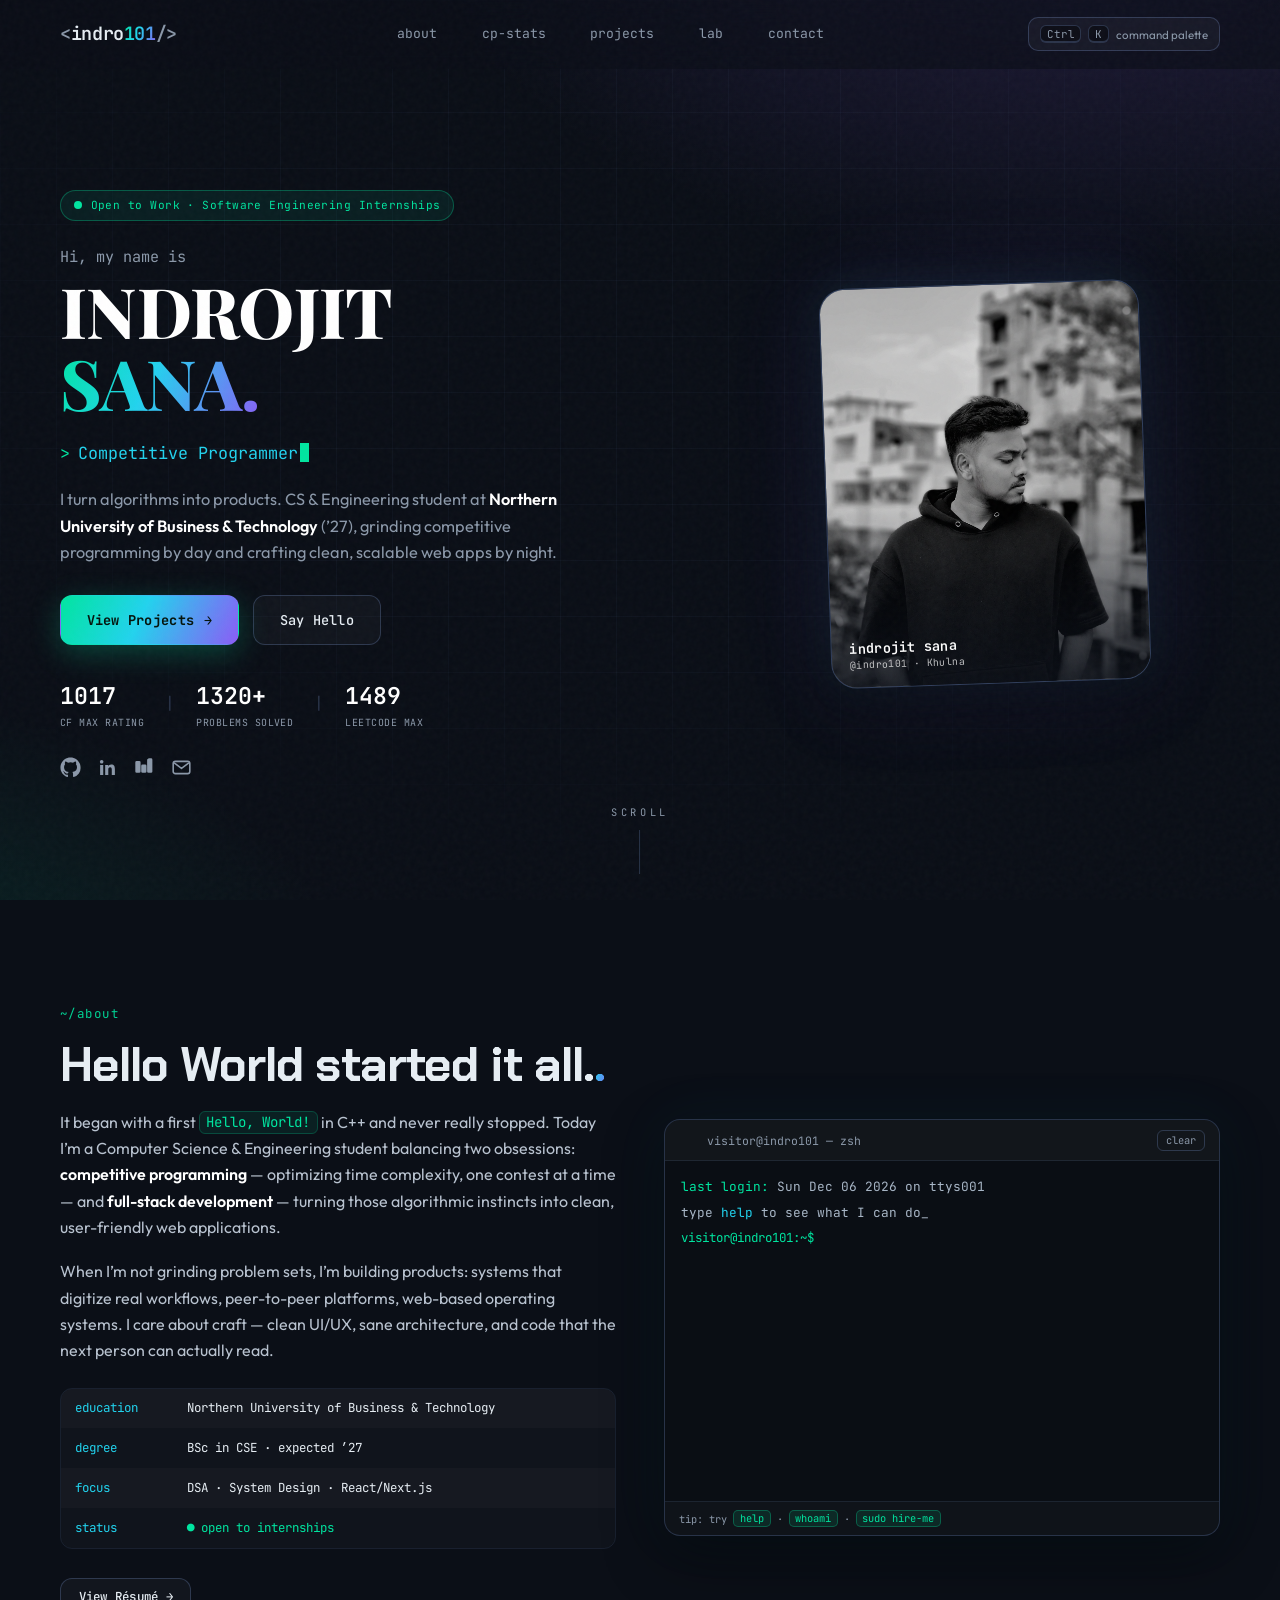
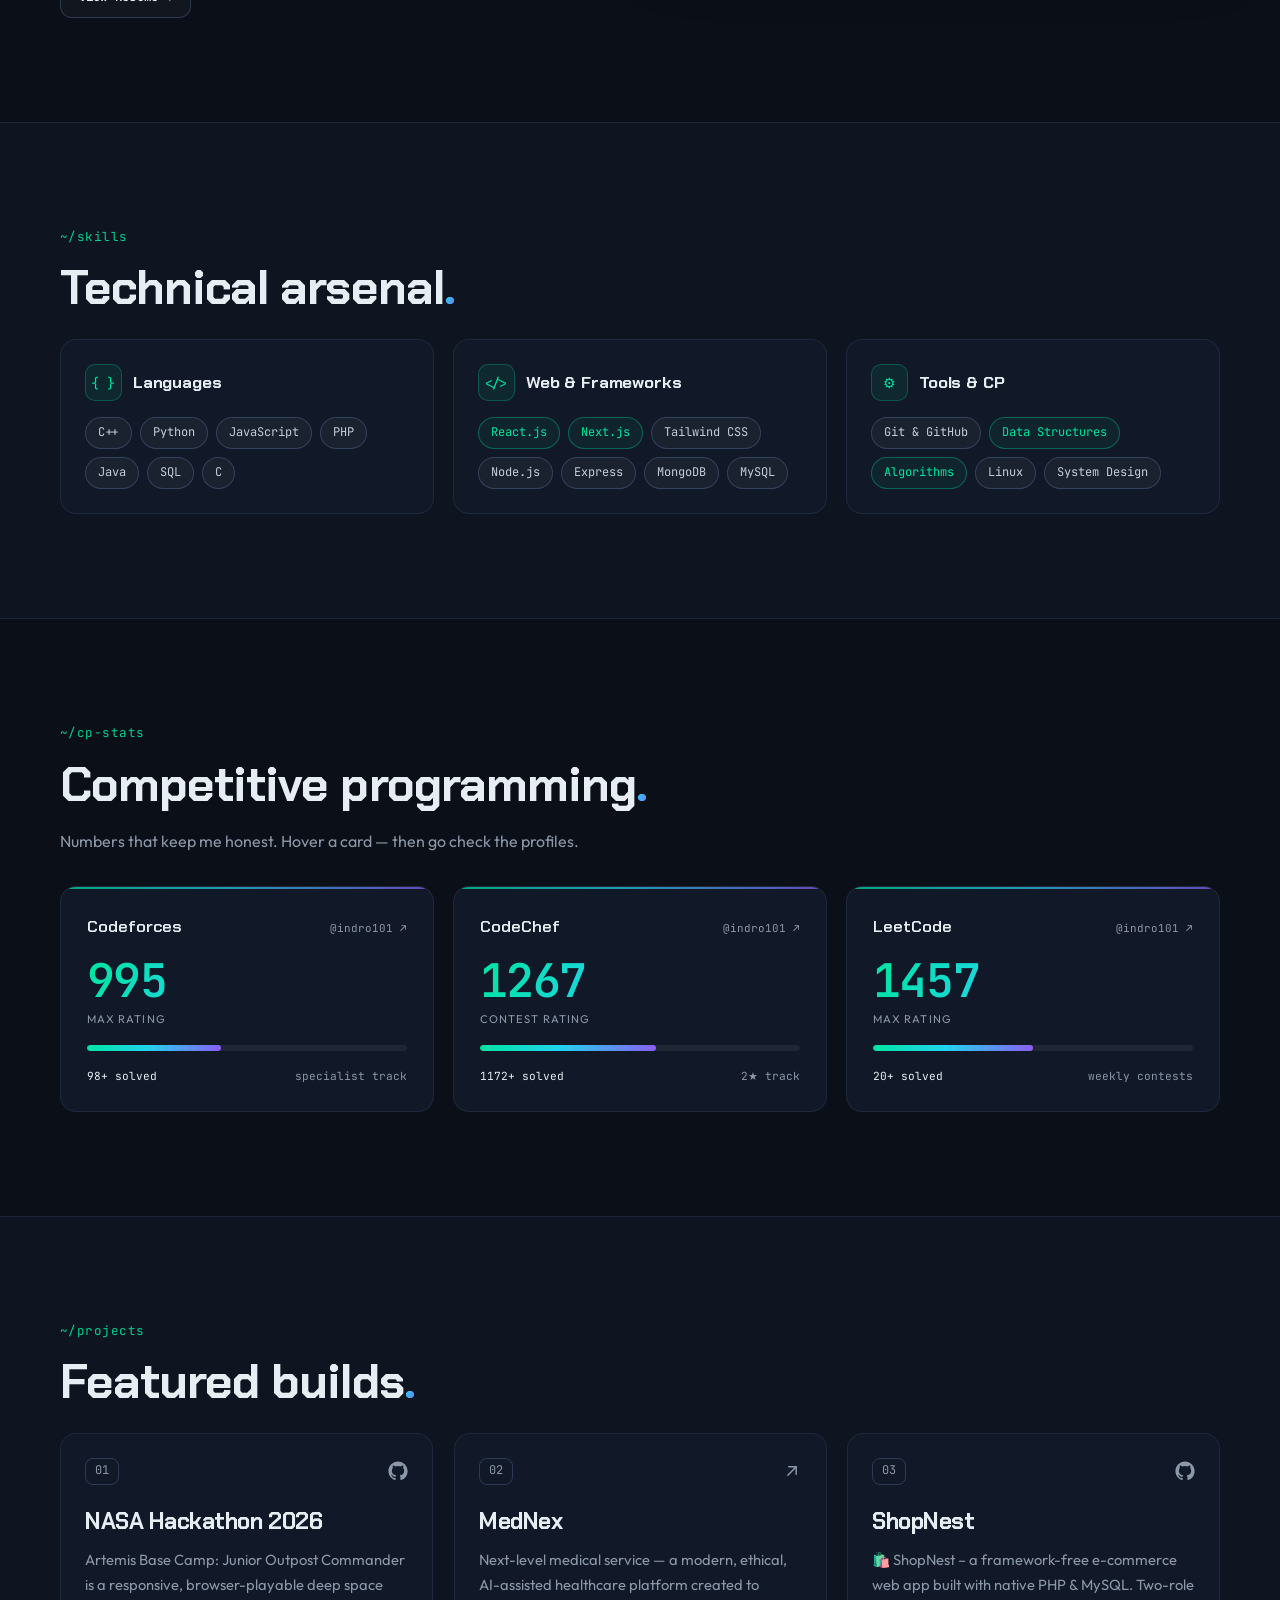
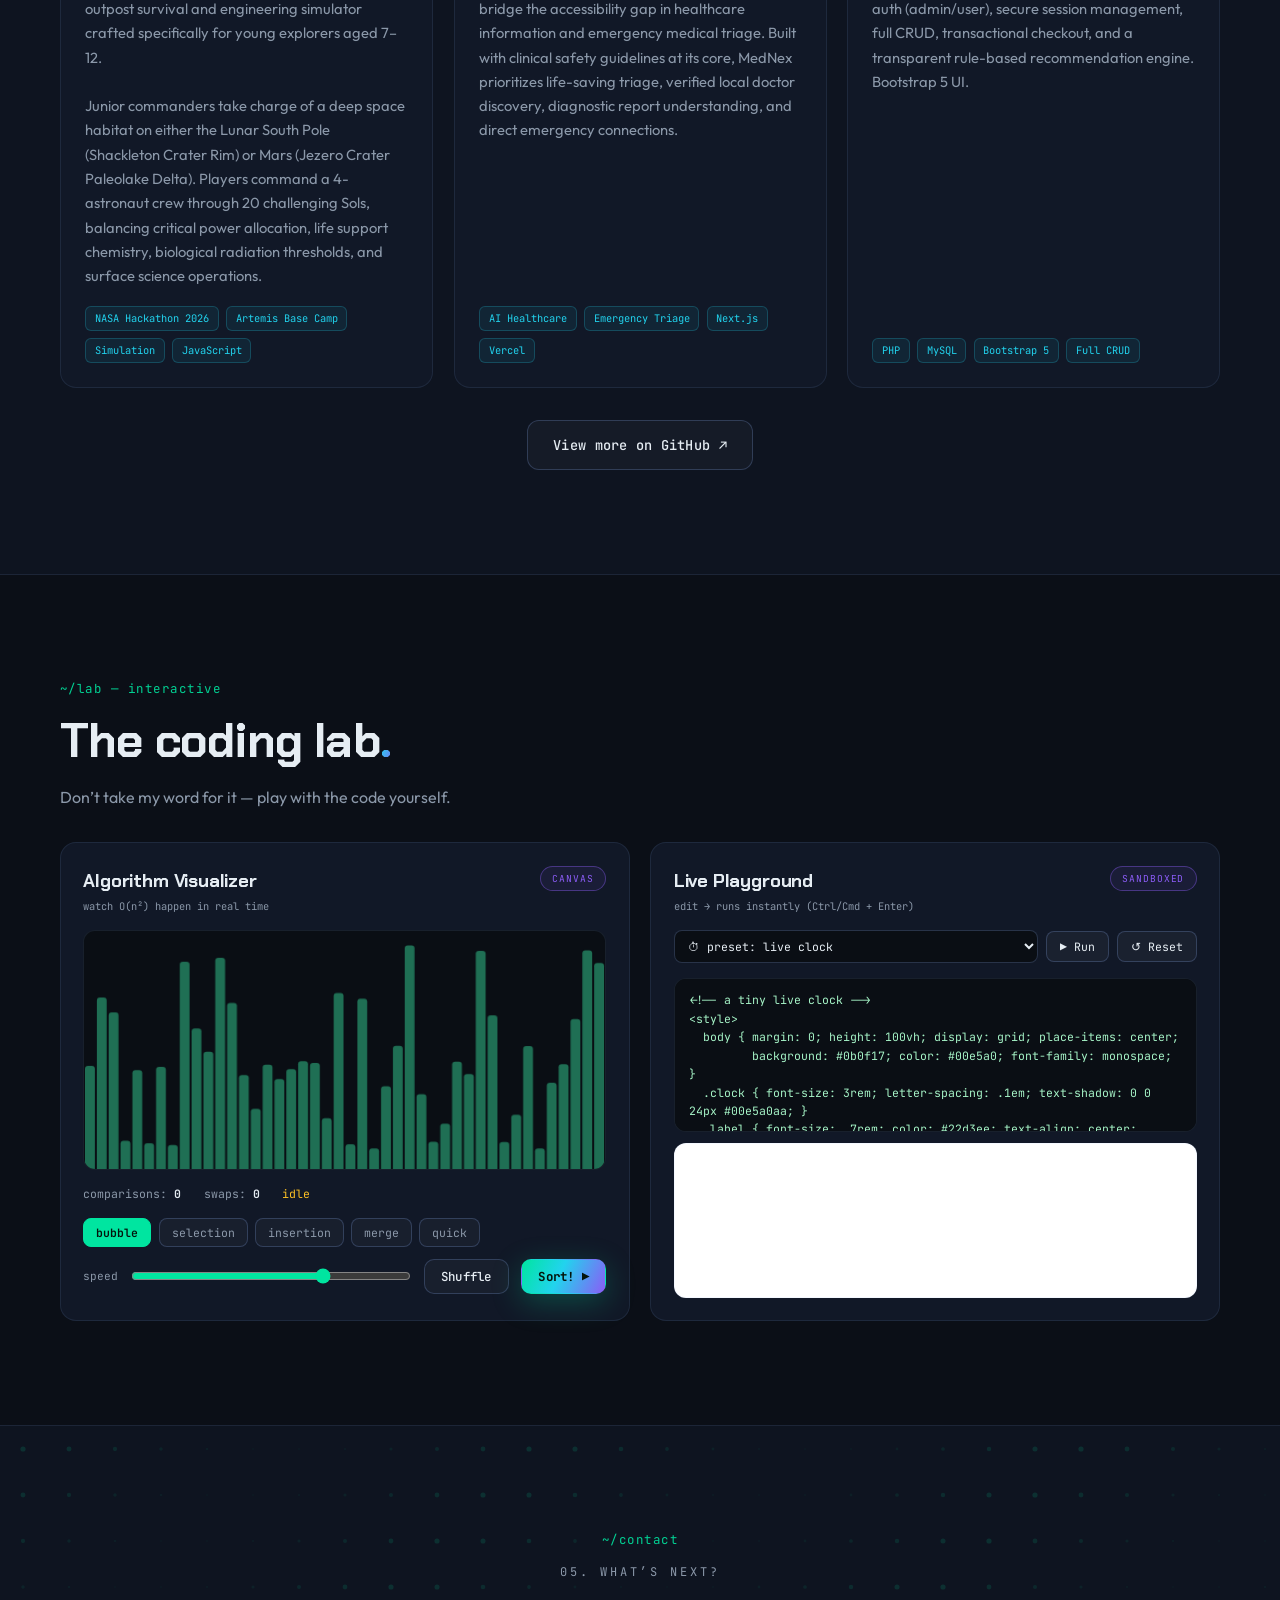
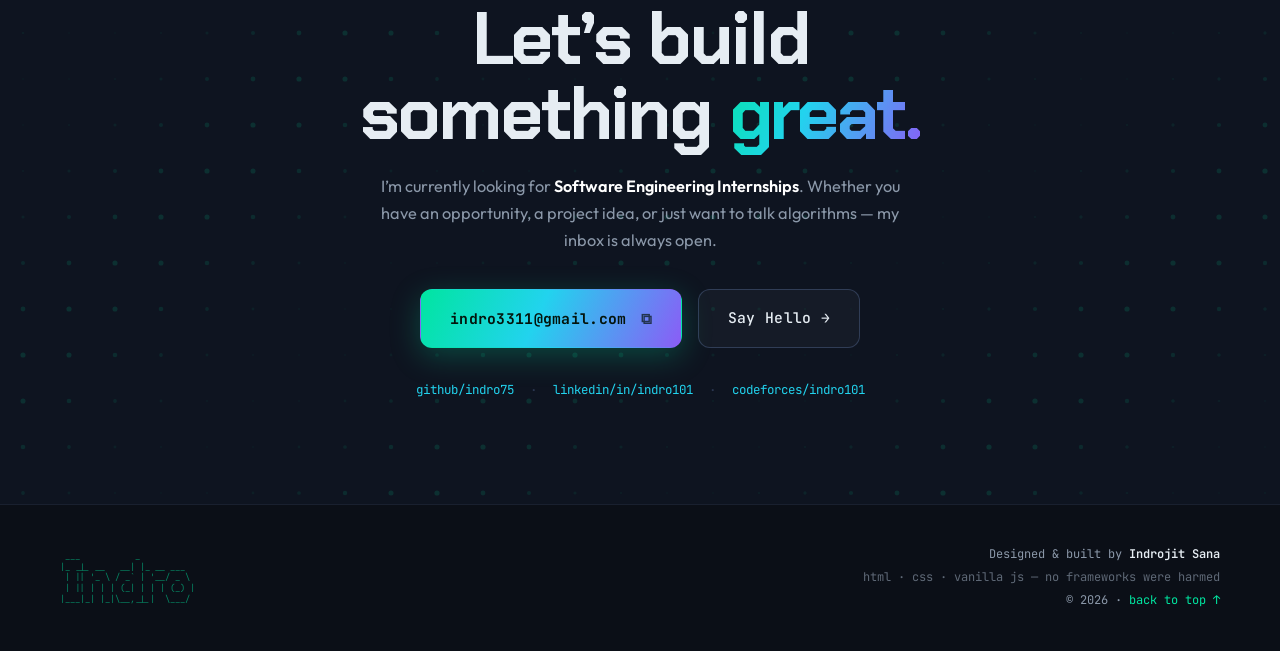
==== commit f1ee1eac: "Update featured builds with NASA Hackathon, MedNex, and ShopNest" ====
--- a/index.html
+++ b/index.html
@@ -197,13 +197,12 @@
         <div class="project-top">
           <span class="project-num mono">01</span>
           <div class="project-links">
-            <a href="https://github.com/indro75/WebOS" target="_blank" rel="noopener" aria-label="WebOS source code"><svg viewBox="0 0 24 24" fill="currentColor"><path d="M12 .5C5.65.5.5 5.65.5 12c0 5.08 3.29 9.39 7.86 10.91.58.11.79-.25.79-.55 0-.27-.01-1.17-.02-2.12-3.2.7-3.88-1.36-3.88-1.36-.52-1.33-1.28-1.68-1.28-1.68-1.04-.71.08-.7.08-.7 1.15.08 1.76 1.18 1.76 1.18 1.03 1.75 2.69 1.25 3.35.96.1-.74.4-1.25.72-1.54-2.55-.29-5.24-1.28-5.24-5.68 0-1.26.45-2.28 1.18-3.09-.12-.29-.51-1.45.11-3.02 0 0 .97-.31 3.17 1.18a11 11 0 0 1 5.86 0c2.2-1.49 3.16-1.18 3.16-1.18.63 1.57.24 2.73.12 3.02.73.81 1.18 1.83 1.18 3.09 0 4.41-2.7 5.38-5.27 5.66.41.35.77 1.05.77 2.12 0 1.53-.01 2.76-.01 3.14 0 .3.2.67.8.55A10.52 10.52 0 0 0 23.5 12C23.5 5.65 18.35.5 12 .5z"/></svg></a>
-            <a href="https://indro75.github.io/WebOS/" target="_blank" rel="noopener" aria-label="WebOS live demo"><svg viewBox="0 0 24 24" fill="none" stroke="currentColor" stroke-width="1.8" stroke-linecap="round" stroke-linejoin="round"><path d="M7 17 17 7"/><path d="M8 7h9v9"/></svg></a>
-          </div>
-        </div>
-        <h3 class="project-name">WebOS</h3>
-        <p class="project-desc">A web-based operating system designed for seamless integration of various applications and services — a whole desktop, in a tab.</p>
-        <div class="project-tags mono"><span>HTML</span><span>CSS</span><span>JavaScript</span></div>
+            <a href="https://github.com/indro75/Artemis-Base-Camp" target="_blank" rel="noopener" aria-label="NASA Hackathon 2026 - Artemis Base Camp source code"><svg viewBox="0 0 24 24" fill="currentColor"><path d="M12 .5C5.65.5.5 5.65.5 12c0 5.08 3.29 9.39 7.86 10.91.58.11.79-.25.79-.55 0-.27-.01-1.17-.02-2.12-3.2.7-3.88-1.36-3.88-1.36-.52-1.33-1.28-1.68-1.28-1.68-1.04-.71.08-.7.08-.7 1.15.08 1.76 1.18 1.76 1.18 1.03 1.75 2.69 1.25 3.35.96.1-.74.4-1.25.72-1.54-2.55-.29-5.24-1.28-5.24-5.68 0-1.26.45-2.28 1.18-3.09-.12-.29-.51-1.45.11-3.02 0 0 .97-.31 3.17 1.18a11 11 0 0 1 5.86 0c2.2-1.49 3.16-1.18 3.16-1.18.63 1.57.24 2.73.12 3.02.73.81 1.18 1.83 1.18 3.09 0 4.41-2.7 5.38-5.27 5.66.41.35.77 1.05.77 2.12 0 1.53-.01 2.76-.01 3.14 0 .3.2.67.8.55A10.52 10.52 0 0 0 23.5 12C23.5 5.65 18.35.5 12 .5z"/></svg></a>
+          </div>
+        </div>
+        <h3 class="project-name">NASA Hackathon 2026</h3>
+        <p class="project-desc">Artemis Base Camp: Junior Outpost Commander is a responsive, browser-playable deep space outpost survival and engineering simulator crafted specifically for young explorers aged 7–12.<br /><br />Junior commanders take charge of a deep space habitat on either the Lunar South Pole (Shackleton Crater Rim) or Mars (Jezero Crater Paleolake Delta). Players command a 4-astronaut crew through 20 challenging Sols, balancing critical power allocation, life support chemistry, biological radiation thresholds, and surface science operations.</p>
+        <div class="project-tags mono"><span>NASA Hackathon 2026</span><span>Artemis Base Camp</span><span>Simulation</span><span>JavaScript</span></div>
       </article>
 
       <article class="project-card reveal" data-tilt>
@@ -211,12 +210,12 @@
         <div class="project-top">
           <span class="project-num mono">02</span>
           <div class="project-links">
-            <a href="https://github.com/indro75/SmartResidence" target="_blank" rel="noopener" aria-label="Smart Residence source code"><svg viewBox="0 0 24 24" fill="currentColor"><path d="M12 .5C5.65.5.5 5.65.5 12c0 5.08 3.29 9.39 7.86 10.91.58.11.79-.25.79-.55 0-.27-.01-1.17-.02-2.12-3.2.7-3.88-1.36-3.88-1.36-.52-1.33-1.28-1.68-1.28-1.68-1.04-.71.08-.7.08-.7 1.15.08 1.76 1.18 1.76 1.18 1.03 1.75 2.69 1.25 3.35.96.1-.74.4-1.25.72-1.54-2.55-.29-5.24-1.28-5.24-5.68 0-1.26.45-2.28 1.18-3.09-.12-.29-.51-1.45.11-3.02 0 0 .97-.31 3.17 1.18a11 11 0 0 1 5.86 0c2.2-1.49 3.16-1.18 3.16-1.18.63 1.57.24 2.73.12 3.02.73.81 1.18 1.83 1.18 3.09 0 4.41-2.7 5.38-5.27 5.66.41.35.77 1.05.77 2.12 0 1.53-.01 2.76-.01 3.14 0 .3.2.67.8.55A10.52 10.52 0 0 0 23.5 12C23.5 5.65 18.35.5 12 .5z"/></svg></a>
-          </div>
-        </div>
-        <h3 class="project-name">Smart Residence</h3>
-        <p class="project-desc">Property &amp; tenant platform that digitizes maintenance requests, complaint tracking and community announcements behind a secure, user-friendly flow.</p>
-        <div class="project-tags mono"><span>PHP</span><span>MySQL</span></div>
+            <a href="https://med-nex.vercel.app/" target="_blank" rel="noopener" aria-label="MedNex live demo"><svg viewBox="0 0 24 24" fill="none" stroke="currentColor" stroke-width="1.8" stroke-linecap="round" stroke-linejoin="round"><path d="M7 17 17 7"/><path d="M8 7h9v9"/></svg></a>
+          </div>
+        </div>
+        <h3 class="project-name">MedNex</h3>
+        <p class="project-desc">Next-level medical service — a modern, ethical, AI-assisted healthcare platform created to bridge the accessibility gap in healthcare information and emergency medical triage. Built with clinical safety guidelines at its core, MedNex prioritizes life-saving triage, verified local doctor discovery, diagnostic report understanding, and direct emergency connections.</p>
+        <div class="project-tags mono"><span>AI Healthcare</span><span>Emergency Triage</span><span>Next.js</span><span>Vercel</span></div>
       </article>
 
       <article class="project-card reveal" data-tilt>
@@ -224,12 +223,12 @@
         <div class="project-top">
           <span class="project-num mono">03</span>
           <div class="project-links">
-            <a href="https://github.com/indro75/Campus_Tutoring" target="_blank" rel="noopener" aria-label="TutorMatch source code"><svg viewBox="0 0 24 24" fill="currentColor"><path d="M12 .5C5.65.5.5 5.65.5 12c0 5.08 3.29 9.39 7.86 10.91.58.11.79-.25.79-.55 0-.27-.01-1.17-.02-2.12-3.2.7-3.88-1.36-3.88-1.36-.52-1.33-1.28-1.68-1.28-1.68-1.04-.71.08-.7.08-.7 1.15.08 1.76 1.18 1.76 1.18 1.03 1.75 2.69 1.25 3.35.96.1-.74.4-1.25.72-1.54-2.55-.29-5.24-1.28-5.24-5.68 0-1.26.45-2.28 1.18-3.09-.12-.29-.51-1.45.11-3.02 0 0 .97-.31 3.17 1.18a11 11 0 0 1 5.86 0c2.2-1.49 3.16-1.18 3.16-1.18.63 1.57.24 2.73.12 3.02.73.81 1.18 1.83 1.18 3.09 0 4.41-2.7 5.38-5.27 5.66.41.35.77 1.05.77 2.12 0 1.53-.01 2.76-.01 3.14 0 .3.2.67.8.55A10.52 10.52 0 0 0 23.5 12C23.5 5.65 18.35.5 12 .5z"/></svg></a>
-          </div>
-        </div>
-        <h3 class="project-name">TutorMatch</h3>
-        <p class="project-desc">Peer-to-peer campus tutoring platform — session booking, availability management, admin approvals and real-time scheduling between students.</p>
-        <div class="project-tags mono"><span>PHP</span><span>MySQL</span><span>JavaScript</span><span>HTML/CSS</span></div>
+            <a href="https://github.com/indro75/Shopnest_eCommerceApp" target="_blank" rel="noopener" aria-label="ShopNest source code"><svg viewBox="0 0 24 24" fill="currentColor"><path d="M12 .5C5.65.5.5 5.65.5 12c0 5.08 3.29 9.39 7.86 10.91.58.11.79-.25.79-.55 0-.27-.01-1.17-.02-2.12-3.2.7-3.88-1.36-3.88-1.36-.52-1.33-1.28-1.68-1.28-1.68-1.04-.71.08-.7.08-.7 1.15.08 1.76 1.18 1.76 1.18 1.03 1.75 2.69 1.25 3.35.96.1-.74.4-1.25.72-1.54-2.55-.29-5.24-1.28-5.24-5.68 0-1.26.45-2.28 1.18-3.09-.12-.29-.51-1.45.11-3.02 0 0 .97-.31 3.17 1.18a11 11 0 0 1 5.86 0c2.2-1.49 3.16-1.18 3.16-1.18.63 1.57.24 2.73.12 3.02.73.81 1.18 1.83 1.18 3.09 0 4.41-2.7 5.38-5.27 5.66.41.35.77 1.05.77 2.12 0 1.53-.01 2.76-.01 3.14 0 .3.2.67.8.55A10.52 10.52 0 0 0 23.5 12C23.5 5.65 18.35.5 12 .5z"/></svg></a>
+          </div>
+        </div>
+        <h3 class="project-name">ShopNest</h3>
+        <p class="project-desc">🛍️ ShopNest – a framework-free e-commerce web app built with native PHP &amp; MySQL. Two-role auth (admin/user), secure session management, full CRUD, transactional checkout, and a transparent rule-based recommendation engine. Bootstrap 5 UI.</p>
+        <div class="project-tags mono"><span>PHP</span><span>MySQL</span><span>Bootstrap 5</span><span>Full CRUD</span></div>
       </article>
     </div>
     <div class="projects-more reveal"><a class="btn btn-ghost" href="https://github.com/indro75" target="_blank" rel="noopener">View more on GitHub ↗</a></div>
--- a/css/styles.css
+++ b/css/styles.css
@@ -294,6 +294,7 @@
   position: relative; background: var(--panel); border: 1px solid var(--border); border-radius: var(--radius);
   padding: 1.5rem; overflow: hidden; transform-style: preserve-3d;
   transition: border-color .3s; will-change: transform;
+  display: flex; flex-direction: column;
 }
 .project-card:hover { border-color: var(--border-strong); }
 .project-glow {
@@ -310,7 +311,7 @@
 .project-links svg { width: 20px; height: 20px; display: block; }
 .project-name { font-family: var(--display); font-size: 1.45rem; letter-spacing: -.02em; margin-bottom: .5rem; }
 .project-desc { color: var(--muted); font-size: .92rem; margin-bottom: 1.1rem; min-height: 4.5em; }
-.project-tags { display: flex; flex-wrap: wrap; gap: .45rem; }
+.project-tags { display: flex; flex-wrap: wrap; gap: .45rem; margin-top: auto; }
 .project-tags span { font-size: .65rem; color: var(--cyan); background: rgba(34,211,238,.07); border: 1px solid rgba(34,211,238,.22); border-radius: 6px; padding: .18rem .55rem; }
 .projects-more { margin-top: 2rem; text-align: center; }
 
